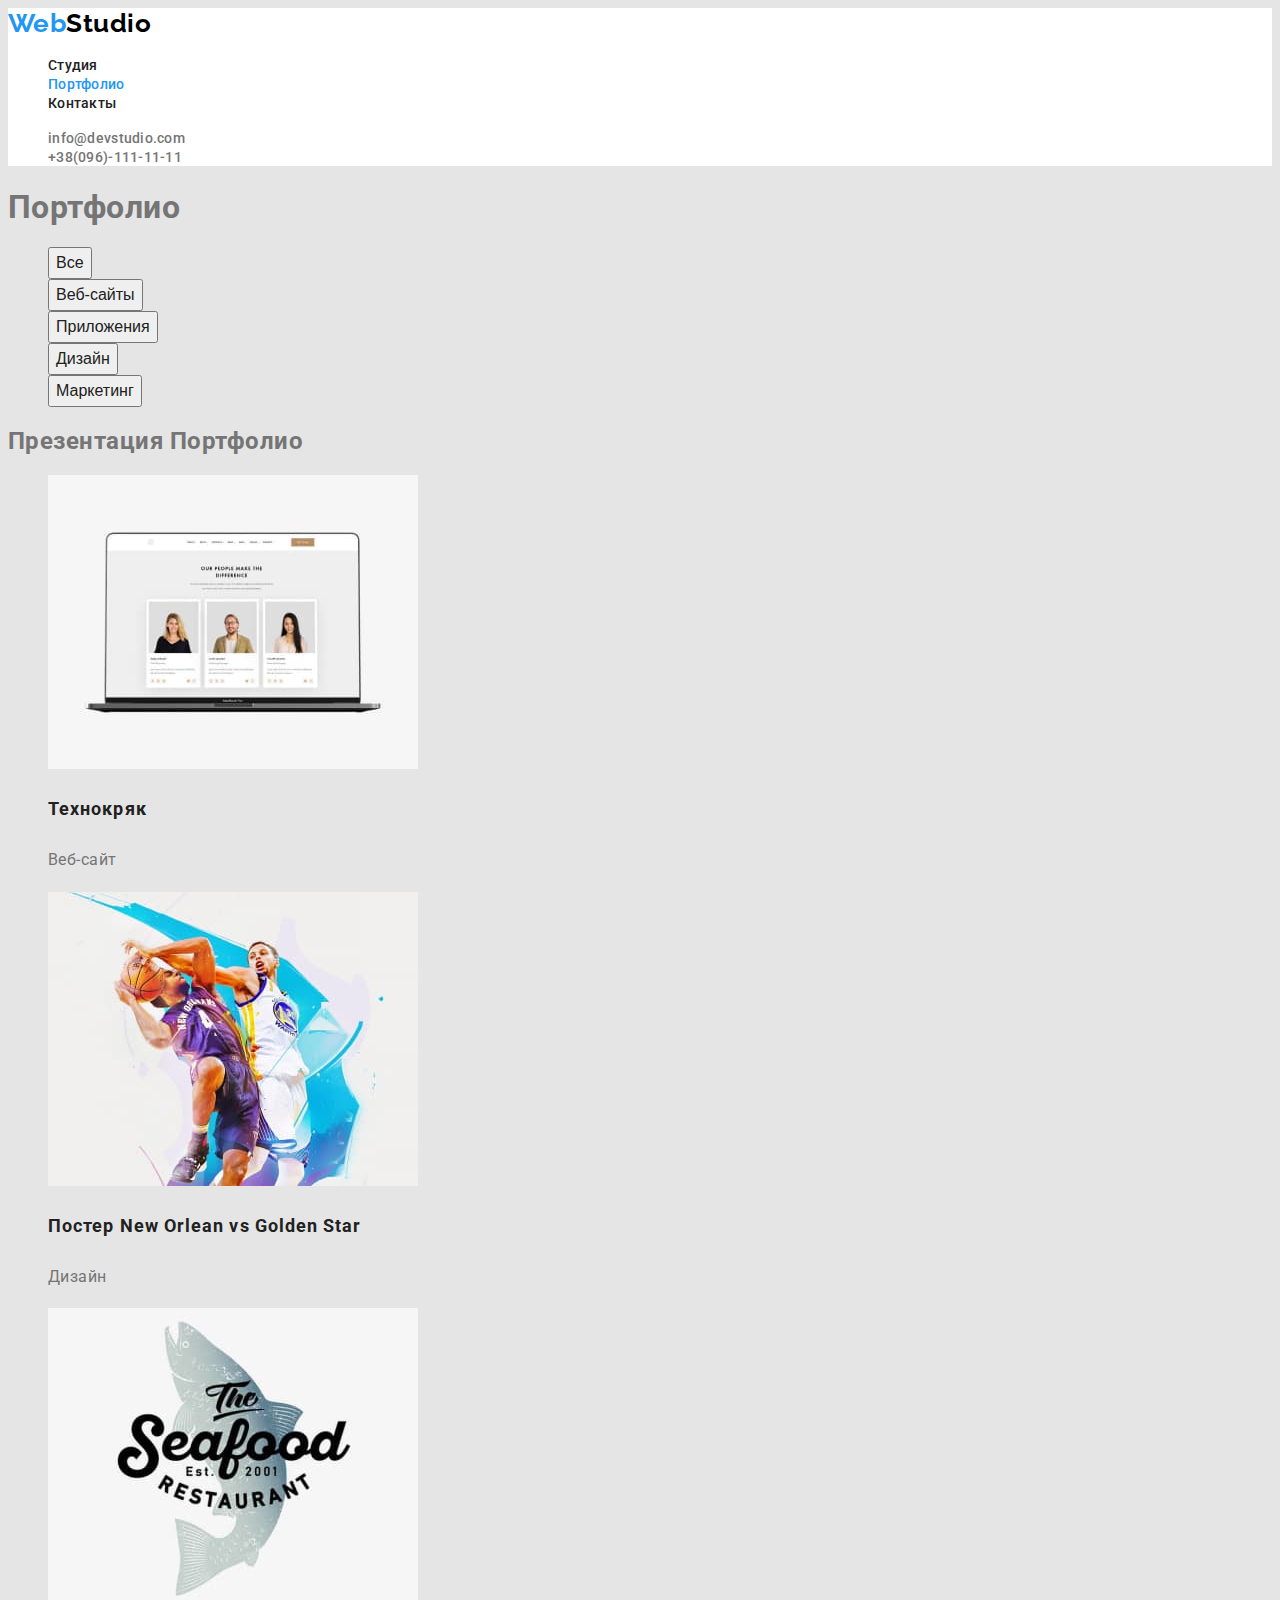
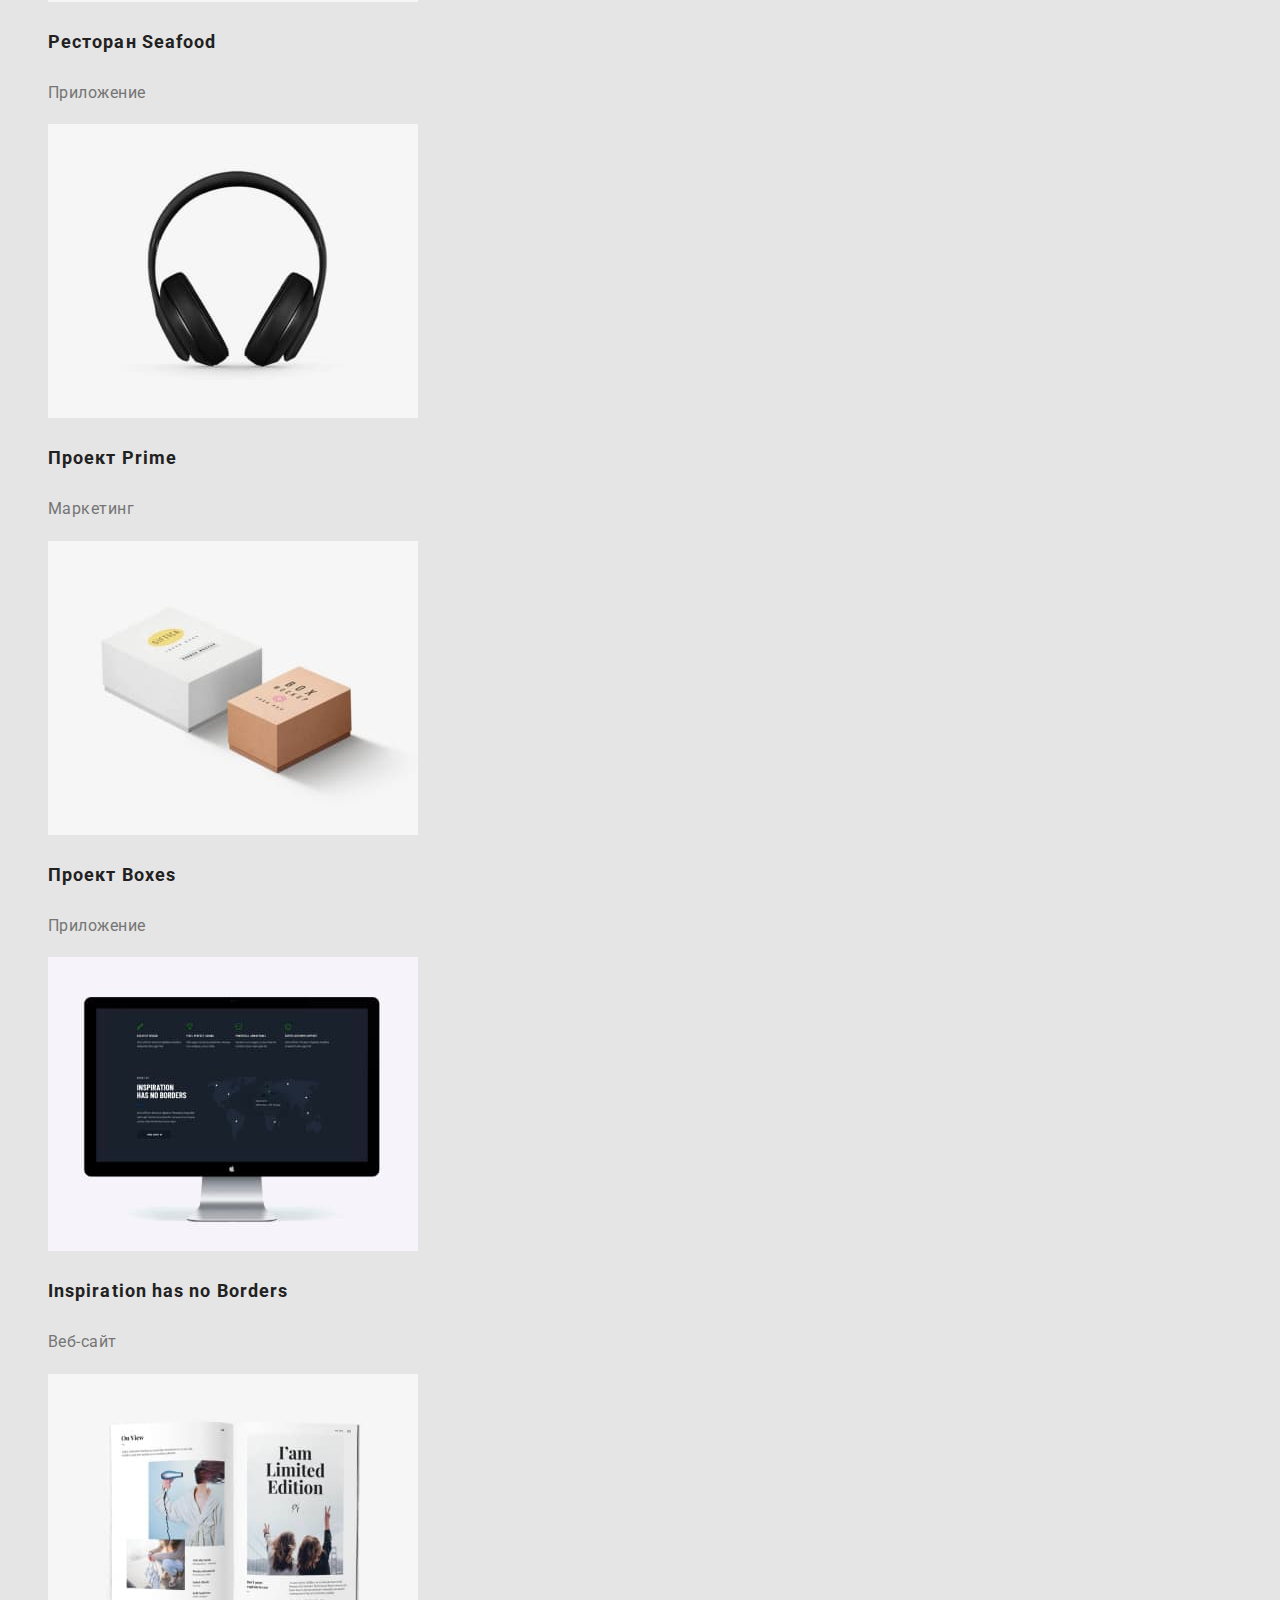
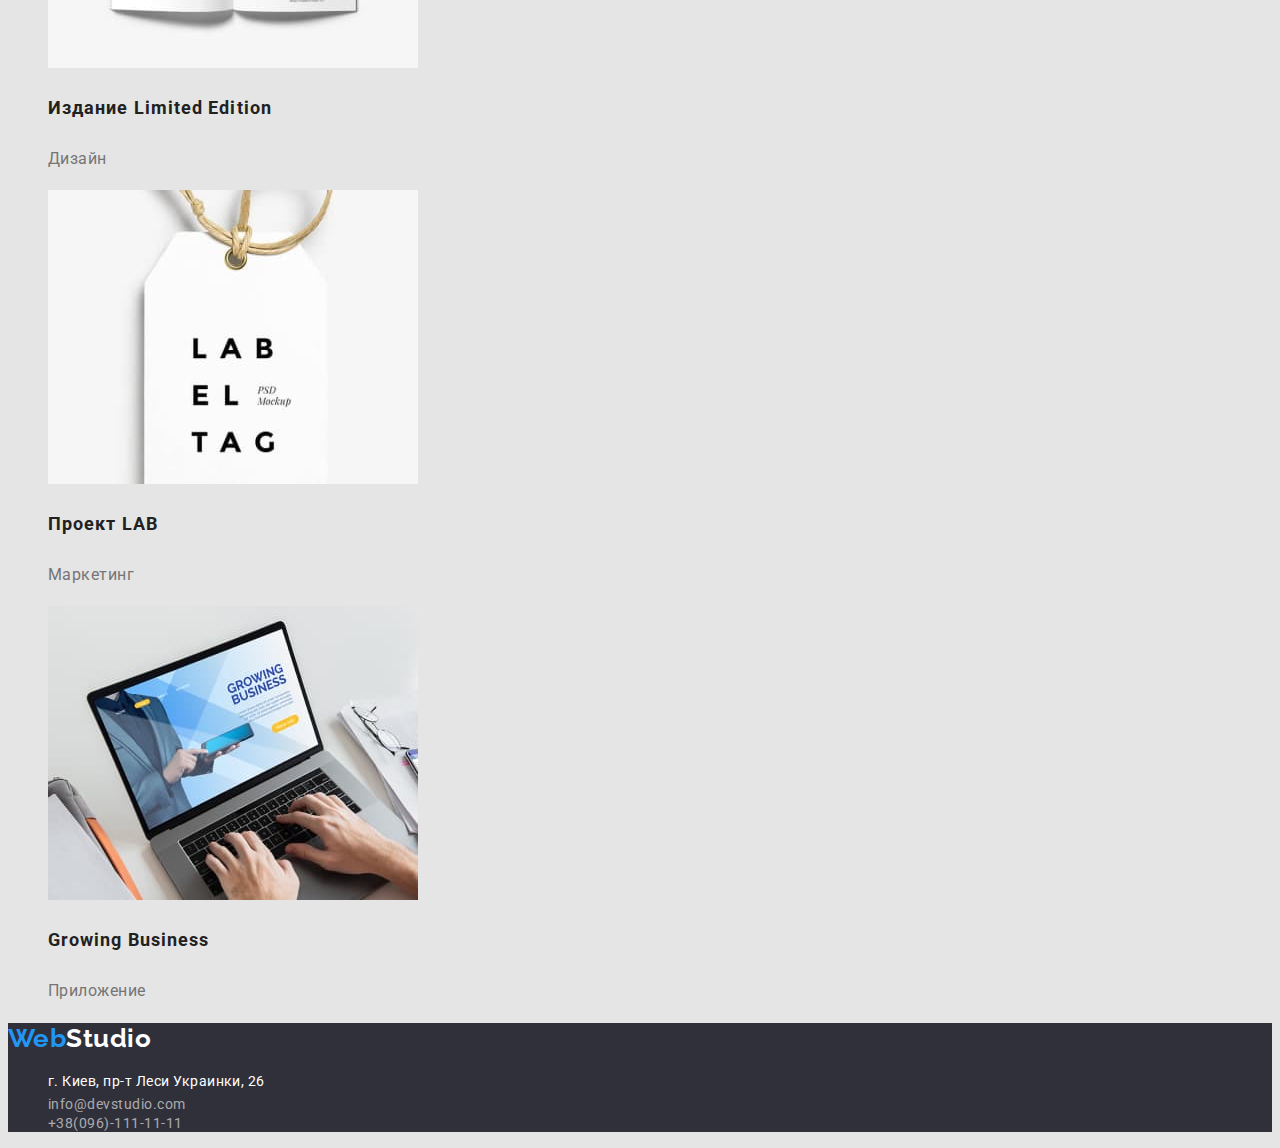
==== portfolio.html @ 1941a382 "add hw-3" ====
<!DOCTYPE html>
<html lang="ru">
    <head>
        <meta charset="UTF-8">
        <meta http-equiv="X-UA-Compatible" content="IE=edge">
        <meta name="viewport" content="width=device-width, initial-scale=1.0">
        <title>Document</title>
        <link rel="preconnect" href="https://fonts.googleapis.com">
        <link rel="preconnect" href="https://fonts.gstatic.com" crossorigin>
        <link
        href="https://fonts.googleapis.com/css2?family=Raleway:wght@700&family=Roboto:wght@400;500;700;900&display=swap" 
        rel="stylesheet"
        >
        <link rel="stylesheet" href="./css/styles.css">
    </head>
<body>
    <header class="header">
        <!-- Nav -->
            <nav>
            <a href="./index.html" class="logo">Web<span class="logo-header">Studio</span></a>
            <ul class="">
                <li><a href="./index.html" class="header-link">Студия</a></li>
                <li><a href="./portfolio.html" class="header-link active-page">Портфолио</a></li>
                <li><a href="" class="header-link">Контакты</a></li>
            </ul>
            </nav>
        <!-- Сontacts -->
            <ul class="">
                <li><a href="mailto:info@devstudio.com" class="auth-header">info@devstudio.com</a></li>
                <li><a href="tel:+380961111111" class="auth-header">+38(096)-111-11-11</a></li>   
            </ul>
        </header>    
<main>
    <section class="portfolio">
        <h1>Портфолио</h1>
      <ul>
          <li><button type="button" class="buttons">Все</button></li>
          <li><button type="button" class="buttons">Веб-сайты</button></li>
          <li><button type="button" class="buttons">Приложения</button></li>
          <li><button type="button" class="buttons">Дизайн</button></li>
          <li><button type="button" class="buttons">Маркетинг</button></li>    
      </ul>      
        <h2>Презентация Портфолио</h2>
        <ul>
            <li><a href="" class="portfolio-link">
                <img src="./images/img-1-2.jpg" alt="Ноутбук" width="370"/>
                <h3 class="portfolio-subheading">Технокряк</h3>
                <p class="portfolio-title">Веб-сайт</p></a>
            </li>
            <li><a href="" class="portfolio-link">
                <img src="./images/img-2-2.jpg" alt="Баскетболисты " width="370"/>
                <h3 class="portfolio-subheading">Постер <span lang="en">New Orlean vs Golden Star</span></h3>
                <p class="portfolio-title">Дизайн</p></a>
            </li>
            <li><a href="" class="portfolio-link">
                <img src="./images/img-3-2.jpg" alt="Рыба" width="370"/>
                <h3 class="portfolio-subheading">Ресторан <span lang="en">Seafood</span></h3>
                <p class="portfolio-title">Приложение</p></a>
            </li>
            <li><a href="" class="portfolio-link">
                <img src="./images/img-4-2.jpg" alt="Наушники" width="370"/>
                <h3 class="portfolio-subheading">Проект <span lang="en">Prime</span></h3>
                <p class="portfolio-title">Маркетинг</p></a>
            </li>
            <li><a href="" class="portfolio-link">
                <img src="./images/img-5-2.jpg" alt="Коробки" width="370"/>
                <h3 class="portfolio-subheading">Проект <span lang="en">Boxes</span></h3>
                <p class="portfolio-title">Приложение</p></a>
            </li>
            <li><a href="" class="portfolio-link">
                <img src="./images/img-6-2.jpg" alt="Монитор" width="370"/>
                <h3 lang="en" class="portfolio-subheading">Inspiration has no Borders</h3>
                <p class="portfolio-title">Веб-сайт</p></a>
            </li>
            <li><a href="" class="portfolio-link">
                <img src="./images/img-7-2.jpg" alt="Книга" width="370"/>
                <h3 class="portfolio-subheading">Издание <span lang="en">Limited Edition</span></h3>
                <p class="portfolio-title">Дизайн</p></a>
            </li>
            <li><a href="" class="portfolio-link">
                <img src="./images/img-8-2.jpg" alt="Бирка" width="370"/>
                <h3 class="portfolio-subheading">Проект <span lang="en">LAB</span></h3>
                <p class="portfolio-title">Маркетинг</p></a>
            </li>
            <li><a href="" class="portfolio-link">
                <img src="./images/img-9-2.jpg" alt="Работа" width="370"/>
                <h3 lang="en" class="portfolio-subheading">Growing Business</h3>
                <p class="portfolio-title">Приложение</p></a>
            </li>
        </ul>
    </section>
</main>   
<footer class="footer">
    <a href="index.html" class="logo">Web<span class="logo-footer">Studio</span></a>
    <address>
        <ul>
            <li><a href="" class="address">г. Киев, пр-т Леси Украинки, 26</a></li>
            <li><a href="mailto:info@devstudio.com" class="footer-link">info@devstudio.com</a></li>
            <li><a href="tel:+380961111111" class="footer-link">+38(096)-111-11-11</a></li>
        </ul> 
    </address>
</footer>
</body>
</html>
---- css/styles.css ----
:root{
--primary-text-color: #757575;
--title-text-color: #212121;
--accent-color: #2196F3;
--address-text-color: rgba(255, 255, 255, 0.6);
--primary-backgroud-color: #E5E5E5;
}

body{
background-color: var(--primary-backgroud-color);
color: var(--primary-text-color);
font-family: Roboto, sans-serif;
font-style: normal;
font-weight: 400;
letter-spacing: 0.03em;
}
ul{
    list-style: none;
}
/* ==========HEADER========== */
.header{
    background-color: #ffffff;
    }
.logo{
    color: #2196F3;
    font-family: Raleway, sans-serif;
    font-weight: 700;
    font-size: 26px;
    line-height: 1.2;
    text-decoration: none;
}
.logo-header{
    color: #000000;
}

.header-link{
    color: var(--title-text-color);
    font-weight: 500;
    font-size: 14px;
    line-height: 1.14;
    letter-spacing: 0.02em;
    text-decoration: none;
}
.header-link:focus,
.header-link:hover{
    color: var(--accent-color);
}
.auth-header{
    color: #757575;
    font-weight: 500;
    font-size: 14px;
    line-height: 1.14;
    letter-spacing: 0.02em;
    text-decoration: none;
}
.auth-header:focus,
.auth-header:hover{
    color: var(--accent-color); 
}
.active-page{
    color: var(--accent-color);
}
/*========== FOOTER ==========*/
.footer{
    background-color: #2F303A;
}
.logo-footer{
    color: #ffffff;
}
.address{
    color: #ffffff;
    font-size: 14px;
    line-height: 1.71;
    text-decoration: none;
    font-style: normal;

}
.address:focus,
.address:hover{
    color: var(--accent-color);
}
.footer-link{
    color: var(--address-text-color);
    font-size: 14px;
    line-height: 1.71px;
    text-decoration: none;
    font-style: normal;
}
.footer-link:focus,
.footer-link:hover{
    color: var(--accent-color);
}
/*========== MAIN STUDIO==========*/

/*========== HIRO ==========*/
.hero{
    background-color: #2F303A;
}
.hero-title{
    font-weight: 900;
    font-size: 44px;
    line-height: 1.36;
    text-align: center;
    letter-spacing: 0.06em;
    text-transform: uppercase;
    color: #FFFFFF;
}
.button{ 
    font-weight: 700;
    font-size: 16px;
    line-height: 1.88;
    display: flex;
    align-items: center;
    text-align: center;
    letter-spacing: 0.06em;
    color: #FFFFFF;
    cursor: pointer;
    background-color: var(--accent-color);
}
.button:focus,
.button:hover{
    background-color: #188CE8;
}

/*========== SECTION ==========*/
/*========== WORK==========*/
.heading{
    font-weight: 700;
    font-size: 36px;
    line-height: 1.17;
    text-align: center;
    color: var(--title-text-color);
}
.subheading{
    font-weight: 700;
    font-size: 14px;
    line-height: 1.14;
    text-transform: uppercase;
    color: var(--title-text-color);
}
.work-text{
    font-size: 14px;
    line-height: 1.71;
    color: var(--primary-text-color);
}
/*========== TIAM ==========*/
.team{
    background-color: #F5F4FA;
}
.team-names{
    font-weight: 500;
    font-size: 16px;
    line-height: 1.19;
    text-align: center;
    color: var(--title-text-color);
}
.profession{
    font-size: 16px;
    line-height: 1.19;
    text-align: center;
}
/*========== PORTFOLIO ==========*/
.buttons{   
    font-weight: 500;
    font-size: 16px;
    line-height: 1.63;
    text-align: center;
    cursor: pointer;
    color: var(--title-text-color);
}
.buttons:focus,
.buttons:hover{
    color: #ffffff;
    background-color: var(--accent-color);
}
.portfolio-subheading{
    font-weight: 700;
    font-size: 18px;
    line-height: 2;
    letter-spacing: 0.06em;
    color: var(--title-text-color);

}
.portfolio-title{
    font-size: 16px;
    line-height: 1.9;
    color: var(--primary-text-color);
}
.portfolio-link{
    text-decoration: none; 
}
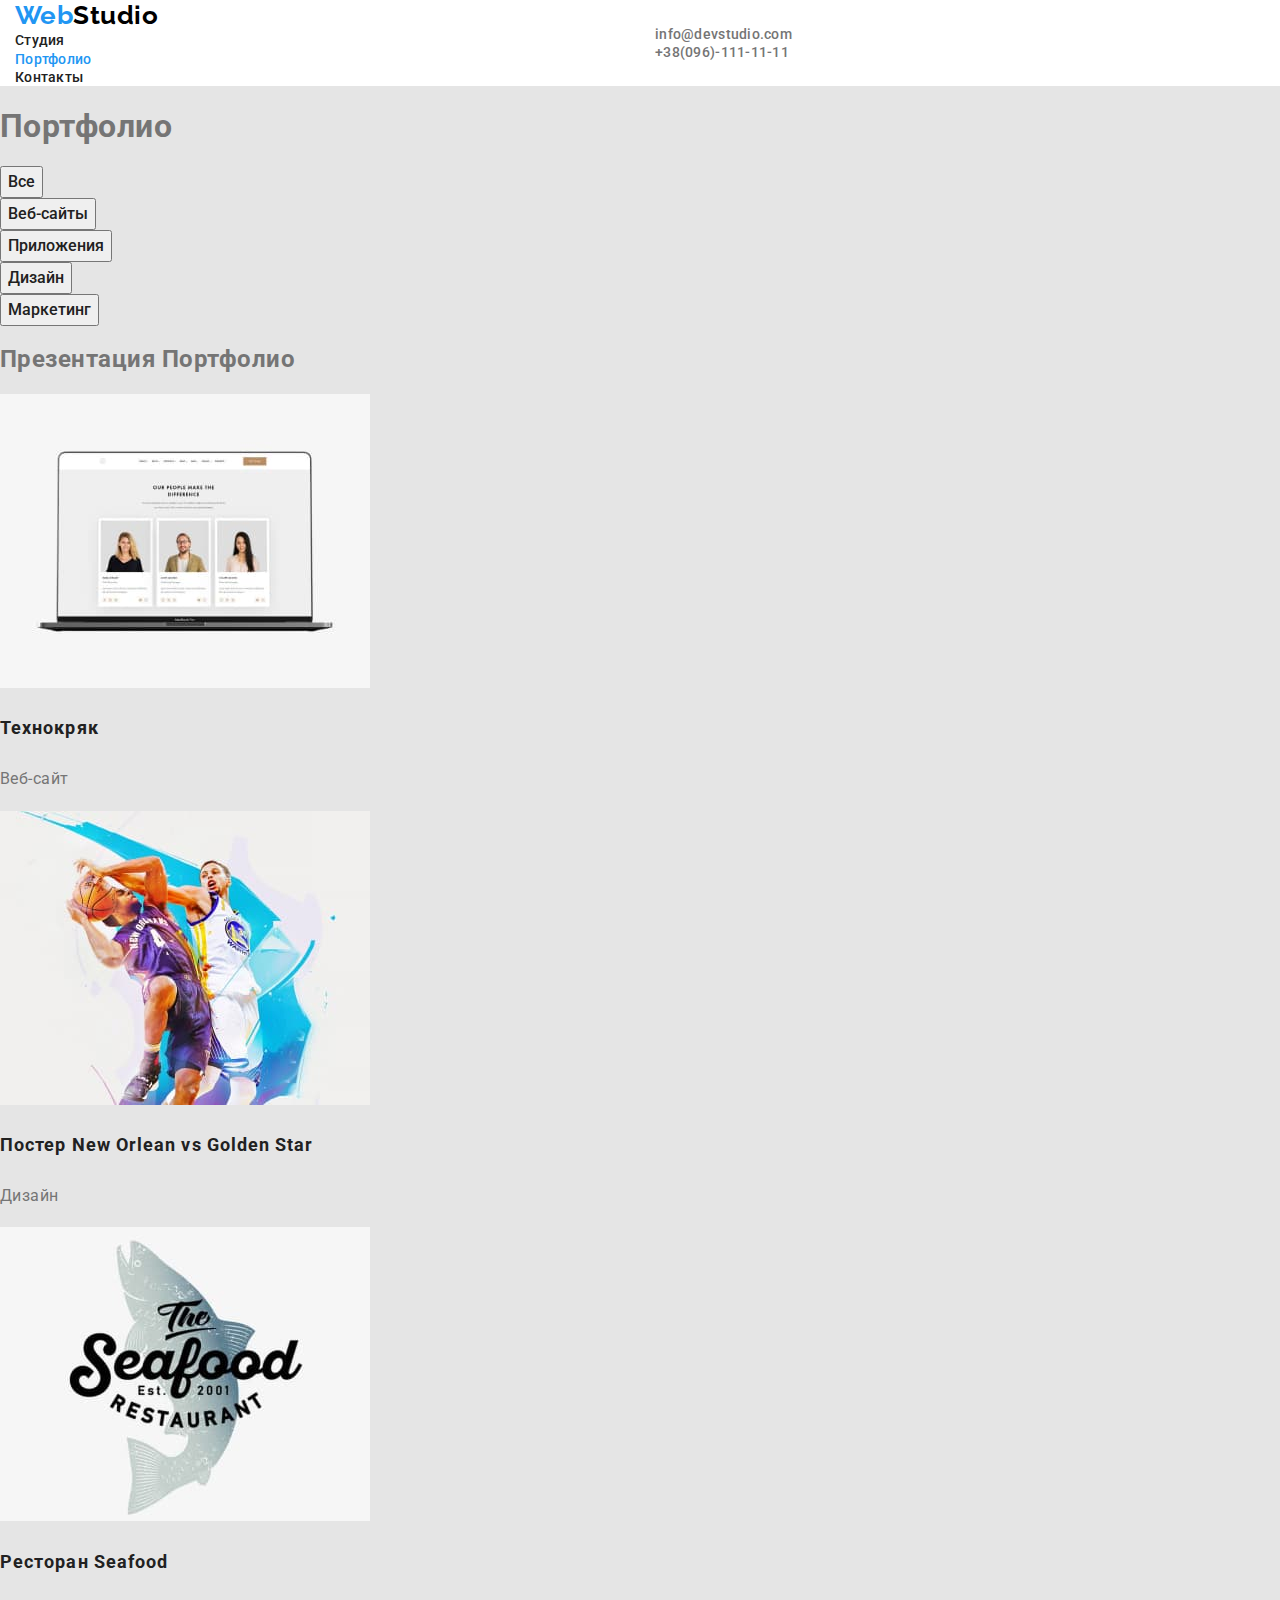
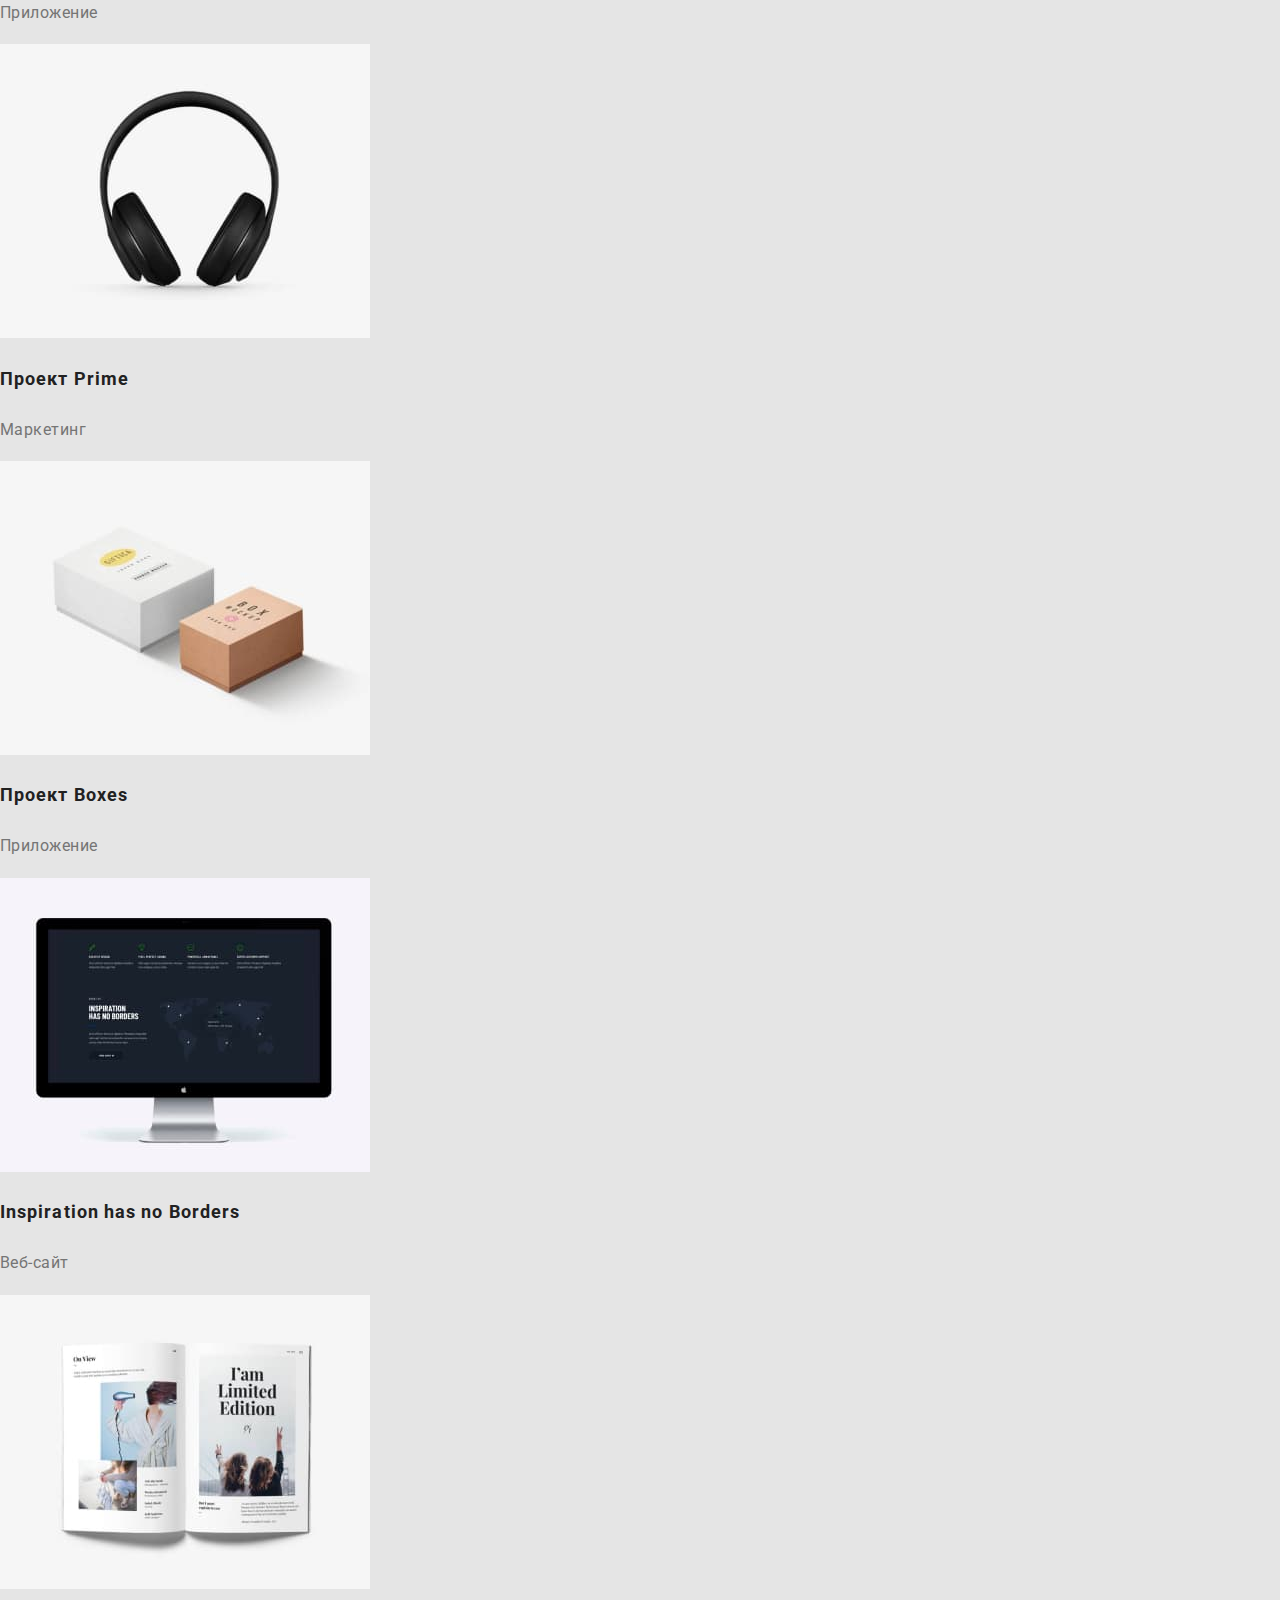
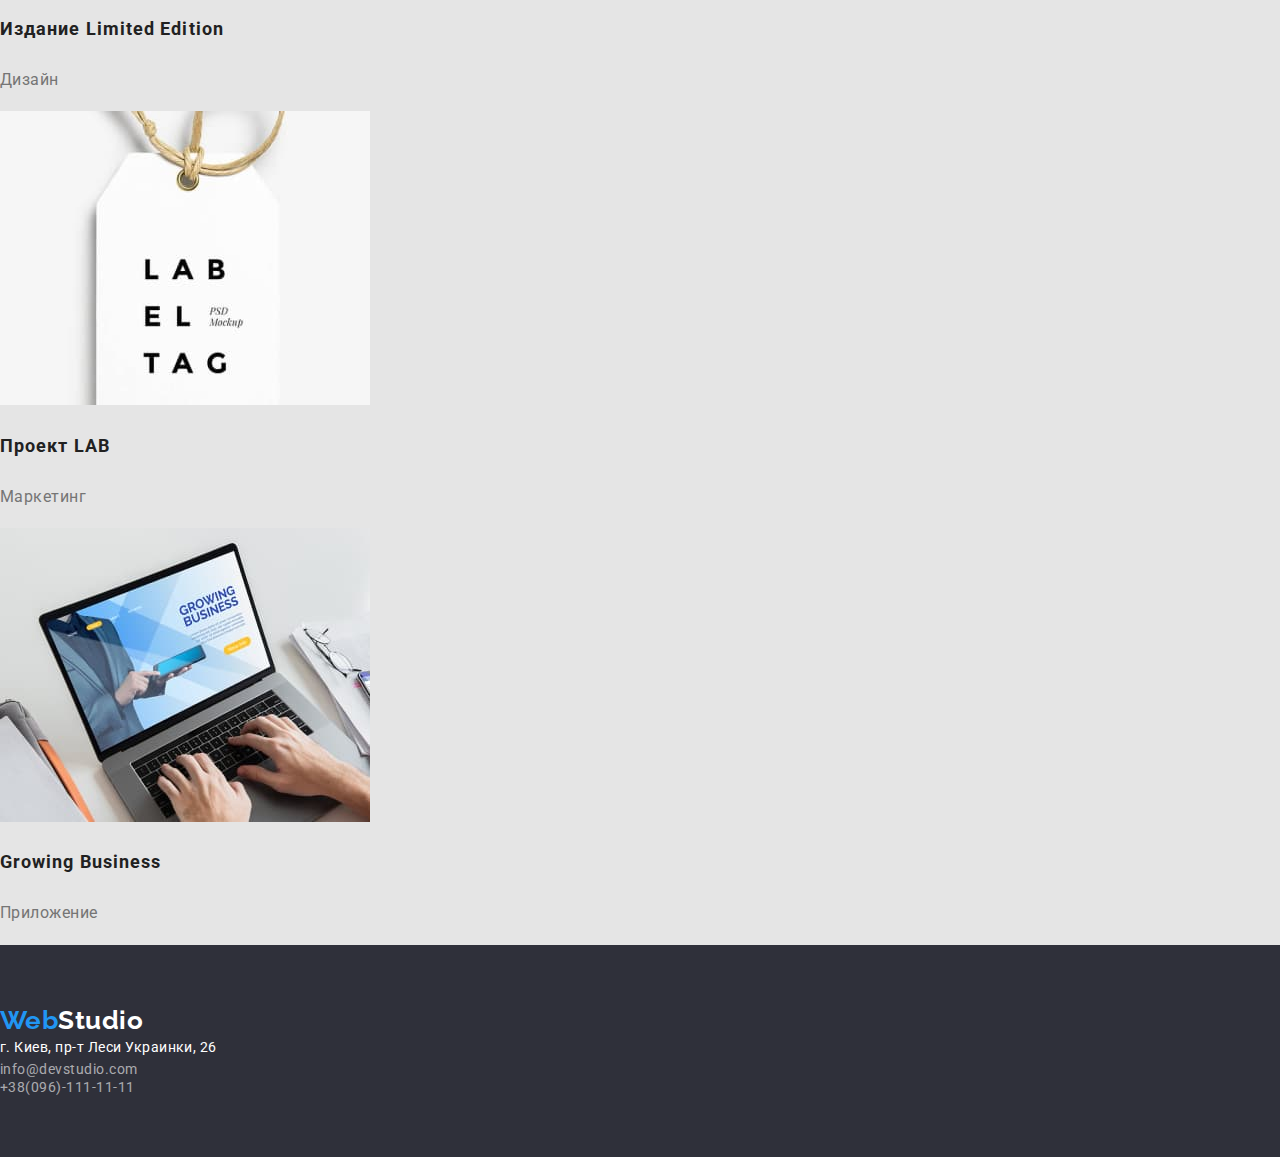
==== commit 28916b12: "add flex css" ====
--- a/portfolio.html
+++ b/portfolio.html
@@ -11,12 +11,13 @@
         href="https://fonts.googleapis.com/css2?family=Raleway:wght@700&family=Roboto:wght@400;500;700;900&display=swap" 
         rel="stylesheet"
         >
+        <link rel="stylesheet" href="https://cdnjs.cloudflare.com/ajax/libs/modern-normalize/1.1.0/modern-normalize.min.css">
         <link rel="stylesheet" href="./css/styles.css">
     </head>
 <body>
     <header class="header">
         <!-- Nav -->
-            <nav>
+            <nav class="contaniner">
             <a href="./index.html" class="logo">Web<span class="logo-header">Studio</span></a>
             <ul class="">
                 <li><a href="./index.html" class="header-link">Студия</a></li>
@@ -25,10 +26,12 @@
             </ul>
             </nav>
         <!-- Сontacts -->
+           <div class="contaniner">
             <ul class="">
                 <li><a href="mailto:info@devstudio.com" class="auth-header">info@devstudio.com</a></li>
                 <li><a href="tel:+380961111111" class="auth-header">+38(096)-111-11-11</a></li>   
             </ul>
+           </div>
         </header>    
 <main>
     <section class="portfolio">
--- a/css/styles.css
+++ b/css/styles.css
@@ -16,12 +16,50 @@
 }
 ul{
     list-style: none;
+    margin: 0;
+    padding: 0;
+}
+.hides{
+    opacity: 0;
+    margin: 0;
+    padding: 0;
+    height: 0;
+    width: 0;
+}
+
+
+.contaniner{
+    margin-left: auto;
+    margin-right: auto;
+    width: 1200px;
+    padding-left: 15px;
+    padding-right: 15px;
+    
 }
 /* ==========HEADER========== */
 .header{
+    display: flex;
+    align-items: center;
     background-color: #ffffff;
+
+    }
+    .main-nav{
+     display: flex;   
+    }
+    .site-nav{
+        margin-left: 93px;
+        display: flex;
+    }
+    .auth{
+        display: flex;
+        margin-left: auto;
+    }
+    .logo-box{
+        display: flex;
     }
 .logo{
+    padding-top: 24px;
+    padding-bottom: 25px;
     color: #2196F3;
     font-family: Raleway, sans-serif;
     font-weight: 700;
@@ -32,8 +70,17 @@
 .logo-header{
     color: #000000;
 }
-
+.site-nav .item:not(:last-child){
+margin-right: 50px;
+}
+
+.site-nav .header-link{
+    display: block;
+    padding-top: 32px;
+    padding-bottom: 32px;
+}
 .header-link{
+ 
     color: var(--title-text-color);
     font-weight: 500;
     font-size: 14px;
@@ -41,10 +88,14 @@
     letter-spacing: 0.02em;
     text-decoration: none;
 }
+
 .header-link:focus,
 .header-link:hover{
     color: var(--accent-color);
 }
+.auth .item:not(:last-child){
+    margin-right: 50px;
+}
 .auth-header{
     color: #757575;
     font-weight: 500;
@@ -62,10 +113,15 @@
 }
 /*========== FOOTER ==========*/
 .footer{
+    padding-top: 60px;
+    padding-bottom: 60px;
     background-color: #2F303A;
 }
 .logo-footer{
     color: #ffffff;
+}
+.logo.logo-footer{
+    margin-bottom: 20px;
 }
 .address{
     color: #ffffff;
@@ -90,13 +146,25 @@
 .footer-link:hover{
     color: var(--accent-color);
 }
+.address, .footer-link{
+    margin-bottom: 9px;
+}
 /*========== MAIN STUDIO==========*/
 
 /*========== HIRO ==========*/
 .hero{
+    padding-top: 200px;
+    padding-bottom: 200px;
+    margin-left: auto;
+    margin-right: auto;
+    width: 1600px;
     background-color: #2F303A;
+    text-align: center;
+    
 }
 .hero-title{
+    margin-top: 0;
+    margin-bottom: 30px;
     font-weight: 900;
     font-size: 44px;
     line-height: 1.36;
@@ -104,18 +172,25 @@
     letter-spacing: 0.06em;
     text-transform: uppercase;
     color: #FFFFFF;
+    
 }
 .button{ 
+    display: inline-block;
+    border-radius: 4px;
+    padding: 10px 32px;
+    margin-left: auto;
+    margin-right: auto;
+    min-width: 200px;
     font-weight: 700;
     font-size: 16px;
     line-height: 1.88;
-    display: flex;
     align-items: center;
     text-align: center;
     letter-spacing: 0.06em;
     color: #FFFFFF;
     cursor: pointer;
     background-color: var(--accent-color);
+    
 }
 .button:focus,
 .button:hover{
@@ -124,6 +199,10 @@
 
 /*========== SECTION ==========*/
 /*========== WORK==========*/
+.work{
+    padding-top: 94px;
+    padding-bottom: 94px;   
+}
 .heading{
     font-weight: 700;
     font-size: 36px;
@@ -131,23 +210,61 @@
     text-align: center;
     color: var(--title-text-color);
 }
+.work-list{
+    display: flex;
+    flex-wrap: wrap;
+}   
+.work-list .item{
+    width: 270px;
+    
+}
+    
+
+.work-list .item:not(:last-child){
+    margin-right: 30px;
+}
+
+
 .subheading{
+    margin-top: 0;
+    margin-bottom: 10px;
     font-weight: 700;
     font-size: 14px;
     line-height: 1.14;
     text-transform: uppercase;
     color: var(--title-text-color);
+    
 }
 .work-text{
+    margin-top: 0;
+    margin-bottom: 0;
     font-size: 14px;
     line-height: 1.71;
     color: var(--primary-text-color);
+    
+}
+/* ==========OUR-WORK========== */
+.our-work{
+    margin-bottom: 94px;
+}
+.our-work-title{
+    margin-top: 0;
+    margin-bottom: 50;
 }
 /*========== TIAM ==========*/
 .team{
+    padding-top: 94px;
+    padding-bottom: 94px;
     background-color: #F5F4FA;
 }
+.team-title{
+    margin-top: 0;
+    margin-bottom: 0;
+
+}
 .team-names{
+    margin-top: 0;
+    margin-bottom: 10px;
     font-weight: 500;
     font-size: 16px;
     line-height: 1.19;
@@ -155,6 +272,8 @@
     color: var(--title-text-color);
 }
 .profession{
+    margin-top: 0;
+    margin-bottom: 30px;
     font-size: 16px;
     line-height: 1.19;
     text-align: center;
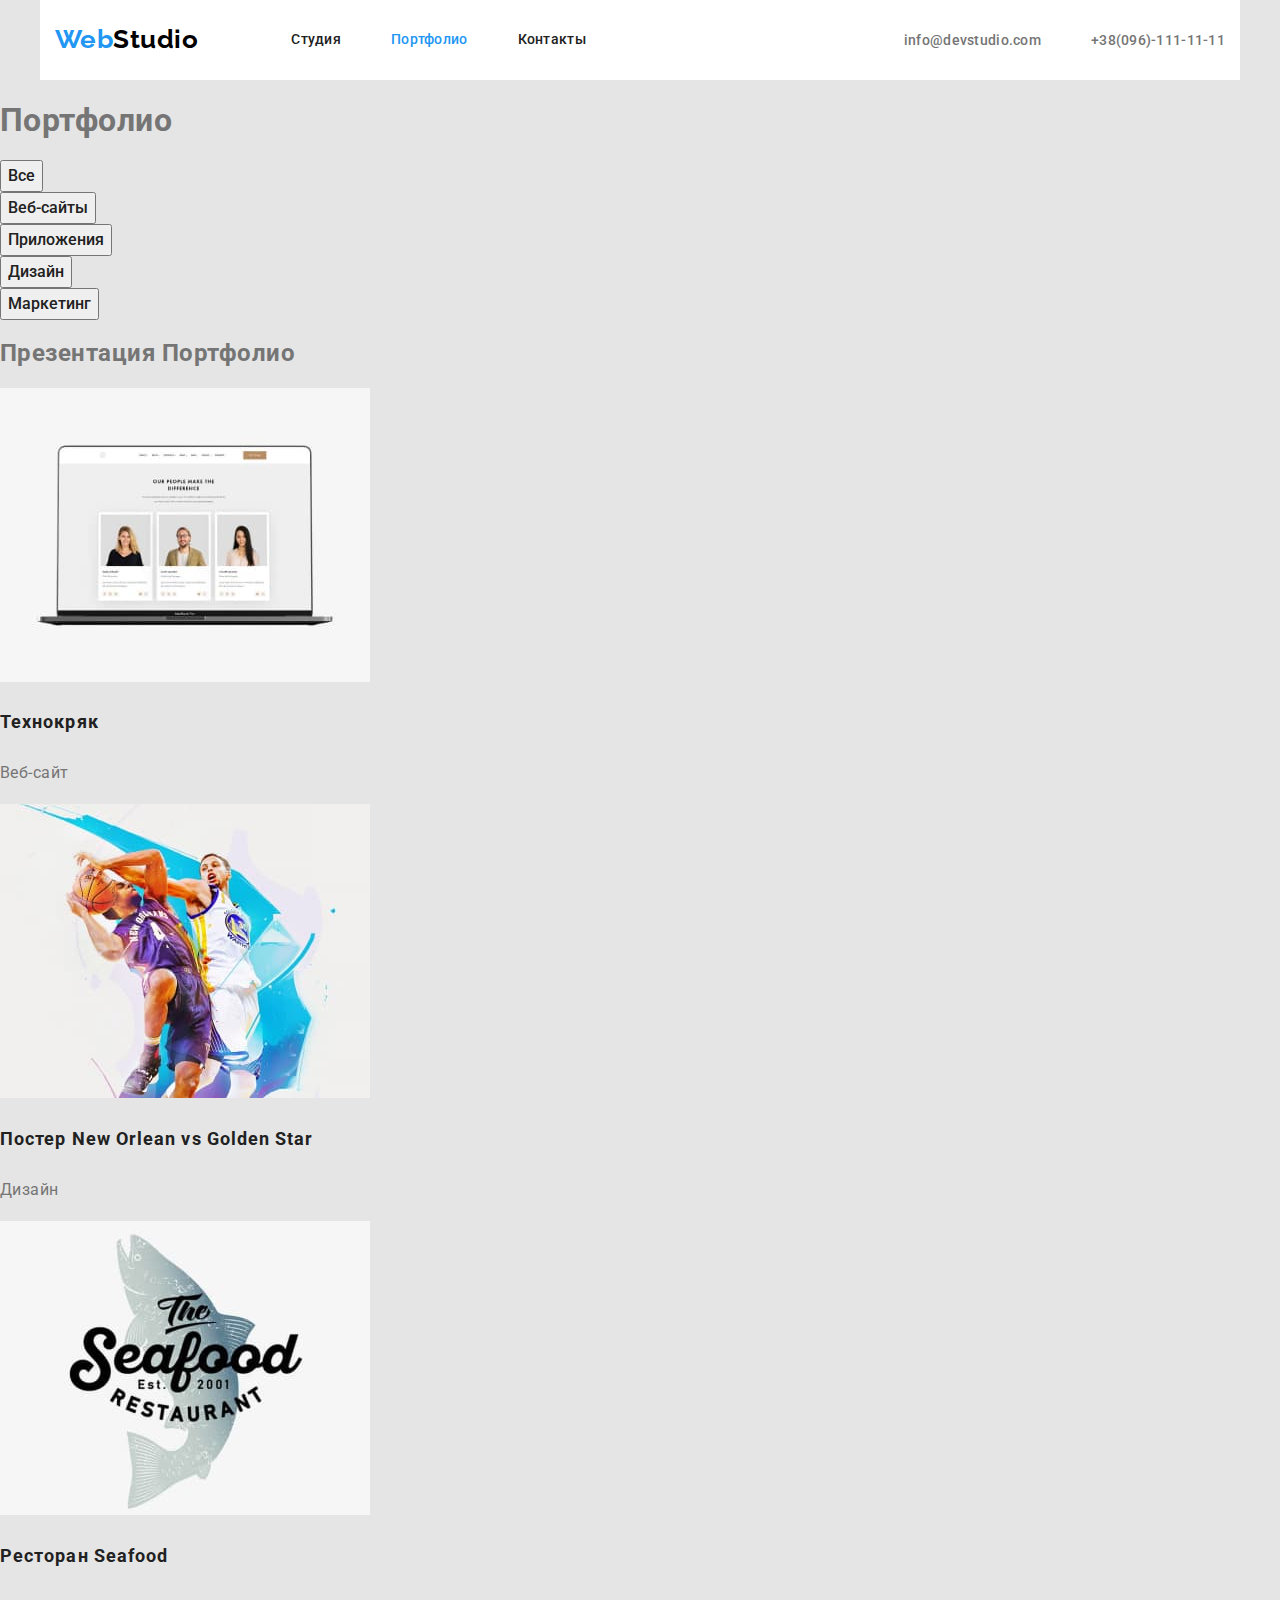
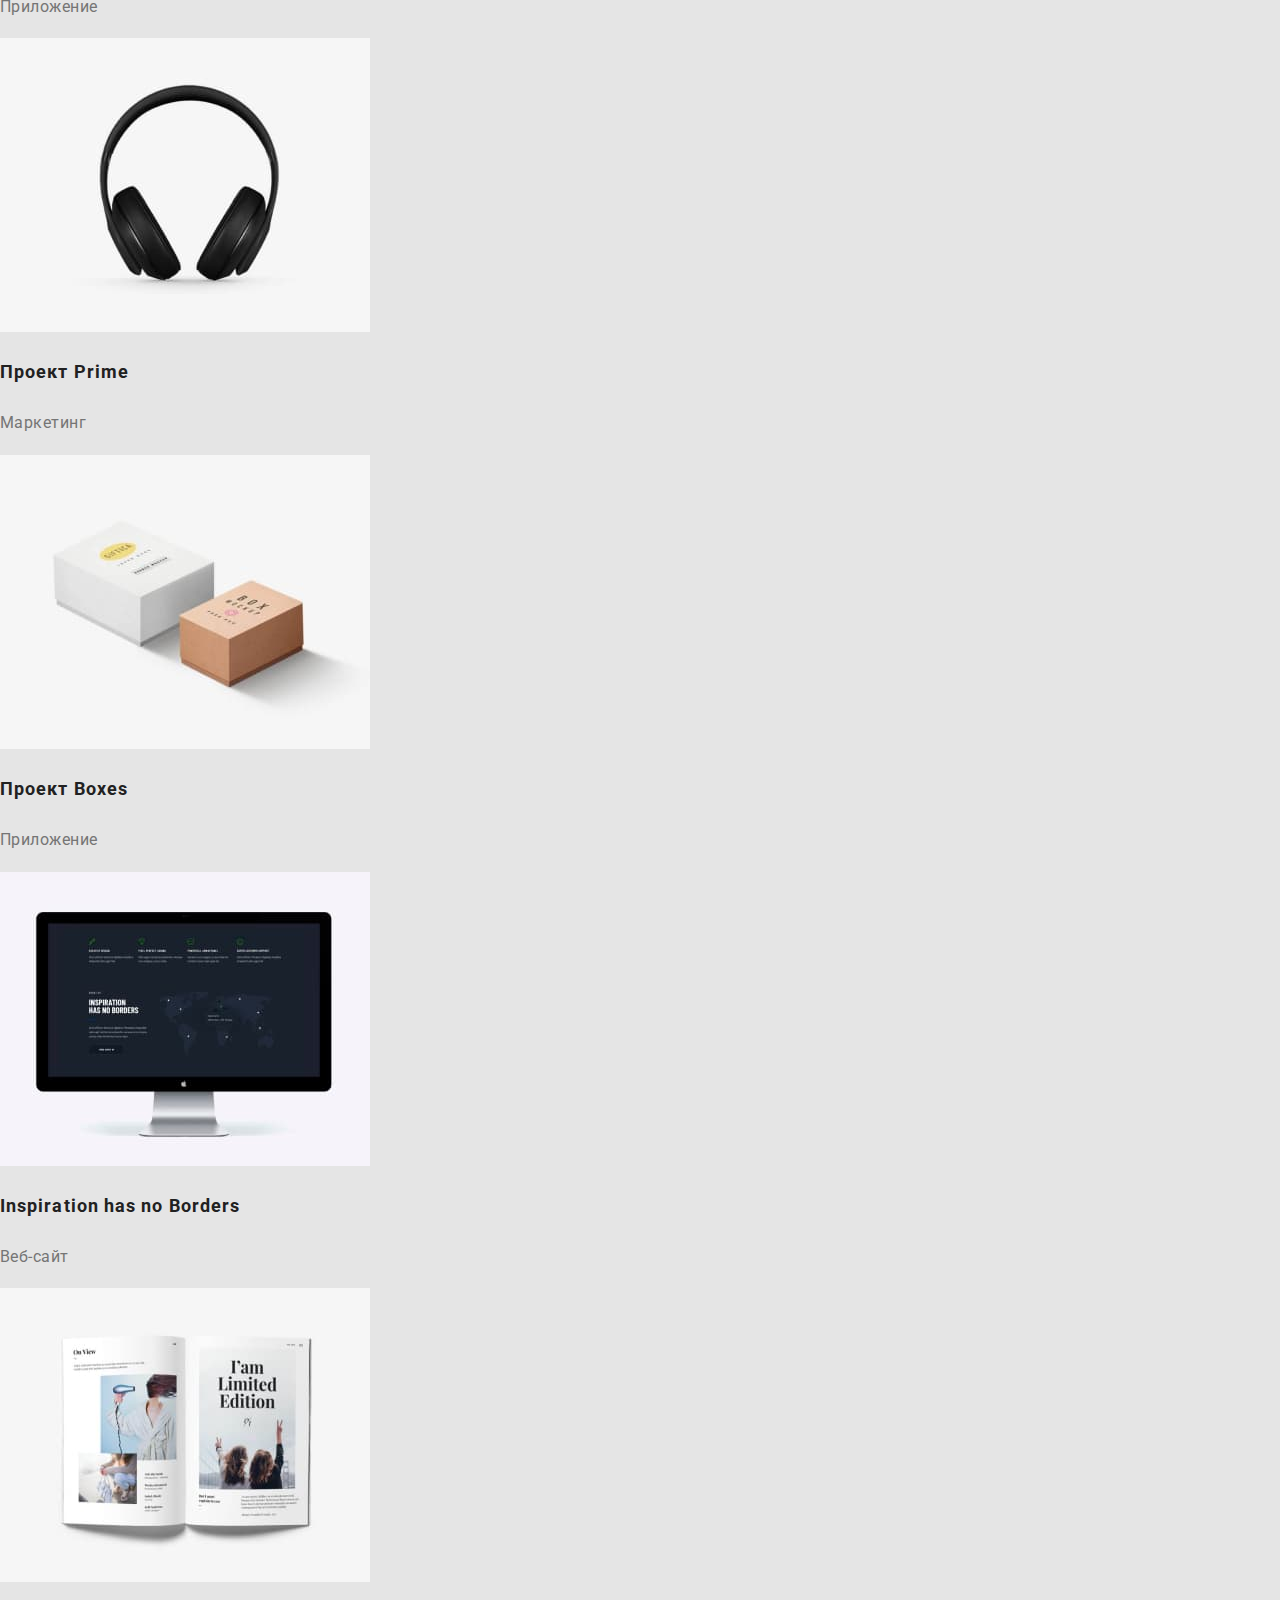
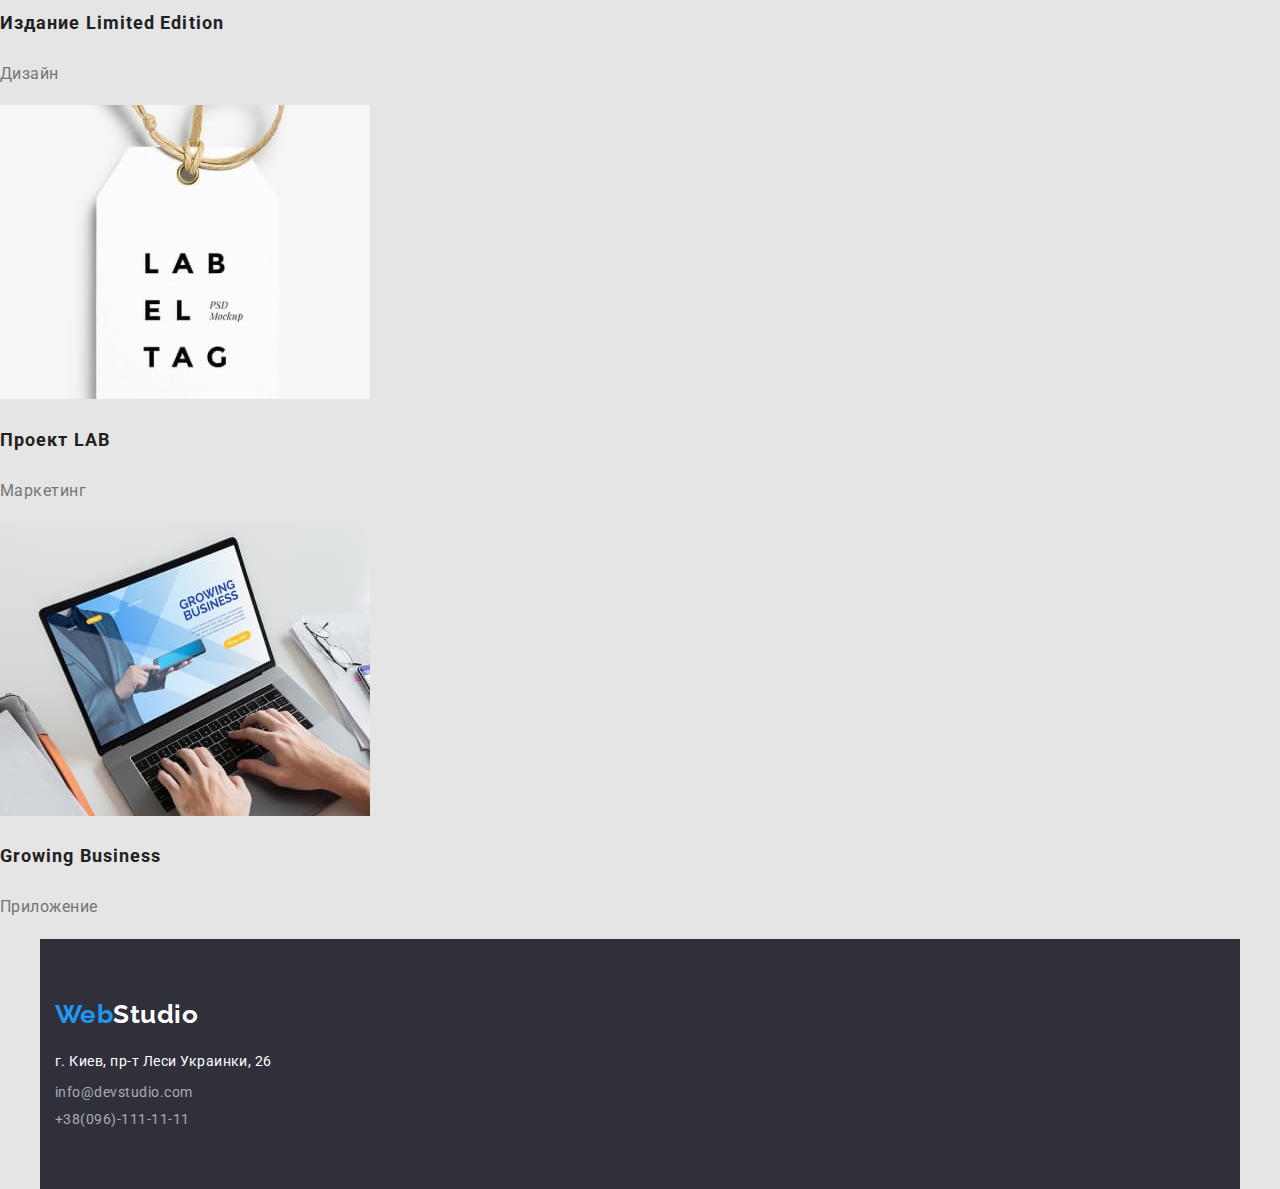
==== commit 2b2bad6b: "add studio" ====
--- a/portfolio.html
+++ b/portfolio.html
@@ -15,24 +15,29 @@
         <link rel="stylesheet" href="./css/styles.css">
     </head>
 <body>
-    <header class="header">
+    <header class="header contaniner">
         <!-- Nav -->
-            <nav class="contaniner">
-            <a href="./index.html" class="logo">Web<span class="logo-header">Studio</span></a>
-            <ul class="">
-                <li><a href="./index.html" class="header-link">Студия</a></li>
-                <li><a href="./portfolio.html" class="header-link active-page">Портфолио</a></li>
-                <li><a href="" class="header-link">Контакты</a></li>
+        
+            <nav class="main-nav">
+                <div class="logo-box">
+                    <a href="./index.html" class="logo">Web<span class="logo-header">Studio</span></a>
+                </div>
+                
+                <ul class="site-nav">
+                    <li class="item"><a href="./index.html" class="header-link  ">Студия</a></li>
+                    <li class="item"><a href="./portfolio.html" class="header-link active-page">Портфолио</a></li>
+                    <li class="item"><a href="" class="header-link">Контакты</a></li>
+                </ul>
+                </nav>
+        
+        <!-- Сontacts -->
+           
+            <ul class="auth">
+                <li class="item"><a href="mailto:info@devstudio.com" class="auth-header">info@devstudio.com</a></li>
+                <li class="item"><a href="tel:+380961111111" class="auth-header">+38(096)-111-11-11</a></li>   
             </ul>
-            </nav>
-        <!-- Сontacts -->
-           <div class="contaniner">
-            <ul class="">
-                <li><a href="mailto:info@devstudio.com" class="auth-header">info@devstudio.com</a></li>
-                <li><a href="tel:+380961111111" class="auth-header">+38(096)-111-11-11</a></li>   
-            </ul>
-           </div>
-        </header>    
+           
+        </header>     
 <main>
     <section class="portfolio">
         <h1>Портфолио</h1>
@@ -93,15 +98,17 @@
         </ul>
     </section>
 </main>   
-<footer class="footer">
-    <a href="index.html" class="logo">Web<span class="logo-footer">Studio</span></a>
-    <address>
-        <ul>
-            <li><a href="" class="address">г. Киев, пр-т Леси Украинки, 26</a></li>
-            <li><a href="mailto:info@devstudio.com" class="footer-link">info@devstudio.com</a></li>
-            <li><a href="tel:+380961111111" class="footer-link">+38(096)-111-11-11</a></li>
-        </ul> 
-    </address>
+<footer class="footer contaniner">
+    <div class="footer-logo-link">
+        <a href="index.html" class="logo">Web<span class="logo-footer">Studio</span></a>
+    </div>
+<address>
+    <ul class="footer-logo-link">
+        <li class="item"><a href="" class="address">г. Киев, пр-т Леси Украинки, 26</a></li>
+        <li class="item"><a href="mailto:info@devstudio.com" class="footer-link">info@devstudio.com</a></li>
+        <li class="item"><a href="tel:+380961111111" class="footer-link">+38(096)-111-11-11</a></li>
+    </ul> 
+</address>
 </footer>
 </body>
 </html>
--- a/css/styles.css
+++ b/css/styles.css
@@ -57,9 +57,13 @@
     .logo-box{
         display: flex;
     }
+    .logo-box .logo{
+        padding-top: 24px;
+        padding-bottom: 25px;
+    }
+
 .logo{
-    padding-top: 24px;
-    padding-bottom: 25px;
+
     color: #2196F3;
     font-family: Raleway, sans-serif;
     font-weight: 700;
@@ -115,13 +119,21 @@
 .footer{
     padding-top: 60px;
     padding-bottom: 60px;
+    /* padding-left: 230px; */
+    margin-left: auto;
+    margin-right: auto;
+    /* width: 1600px; */
     background-color: #2F303A;
 }
+.footer-logo-link:not(:last-child){
+margin-bottom: 20px;
+}
+
 .logo-footer{
     color: #ffffff;
 }
-.logo.logo-footer{
-    margin-bottom: 20px;
+.footer-logo-link .item:not(:last-child){
+    margin-bottom: 9px;
 }
 .address{
     color: #ffffff;
@@ -157,7 +169,7 @@
     padding-bottom: 200px;
     margin-left: auto;
     margin-right: auto;
-    width: 1600px;
+    /* width: 1600px; */
     background-color: #2F303A;
     text-align: center;
     
@@ -165,9 +177,13 @@
 .hero-title{
     margin-top: 0;
     margin-bottom: 30px;
+    margin-left: auto;
+    margin-right: auto;
+    width: 696px;
     font-weight: 900;
     font-size: 44px;
     line-height: 1.36;
+    align-items: center;
     text-align: center;
     letter-spacing: 0.06em;
     text-transform: uppercase;
@@ -251,6 +267,13 @@
     margin-top: 0;
     margin-bottom: 50;
 }
+.our-work-list{
+    display: flex;
+}
+.our-work-list .item:not(:last-child){
+    margin-right: 30px;
+
+}
 /*========== TIAM ==========*/
 .team{
     padding-top: 94px;
@@ -259,9 +282,23 @@
 }
 .team-title{
     margin-top: 0;
-    margin-bottom: 0;
-
-}
+    margin-bottom: 50px;
+
+}
+.team-list{
+    display: flex;
+}
+
+.team-list .item{
+    margin-right: 30px;
+    width: 270px;
+}
+.team-list .item:nth-child(4n){
+    margin-right: 0;
+}
+
+
+
 .team-names{
     margin-top: 0;
     margin-bottom: 10px;
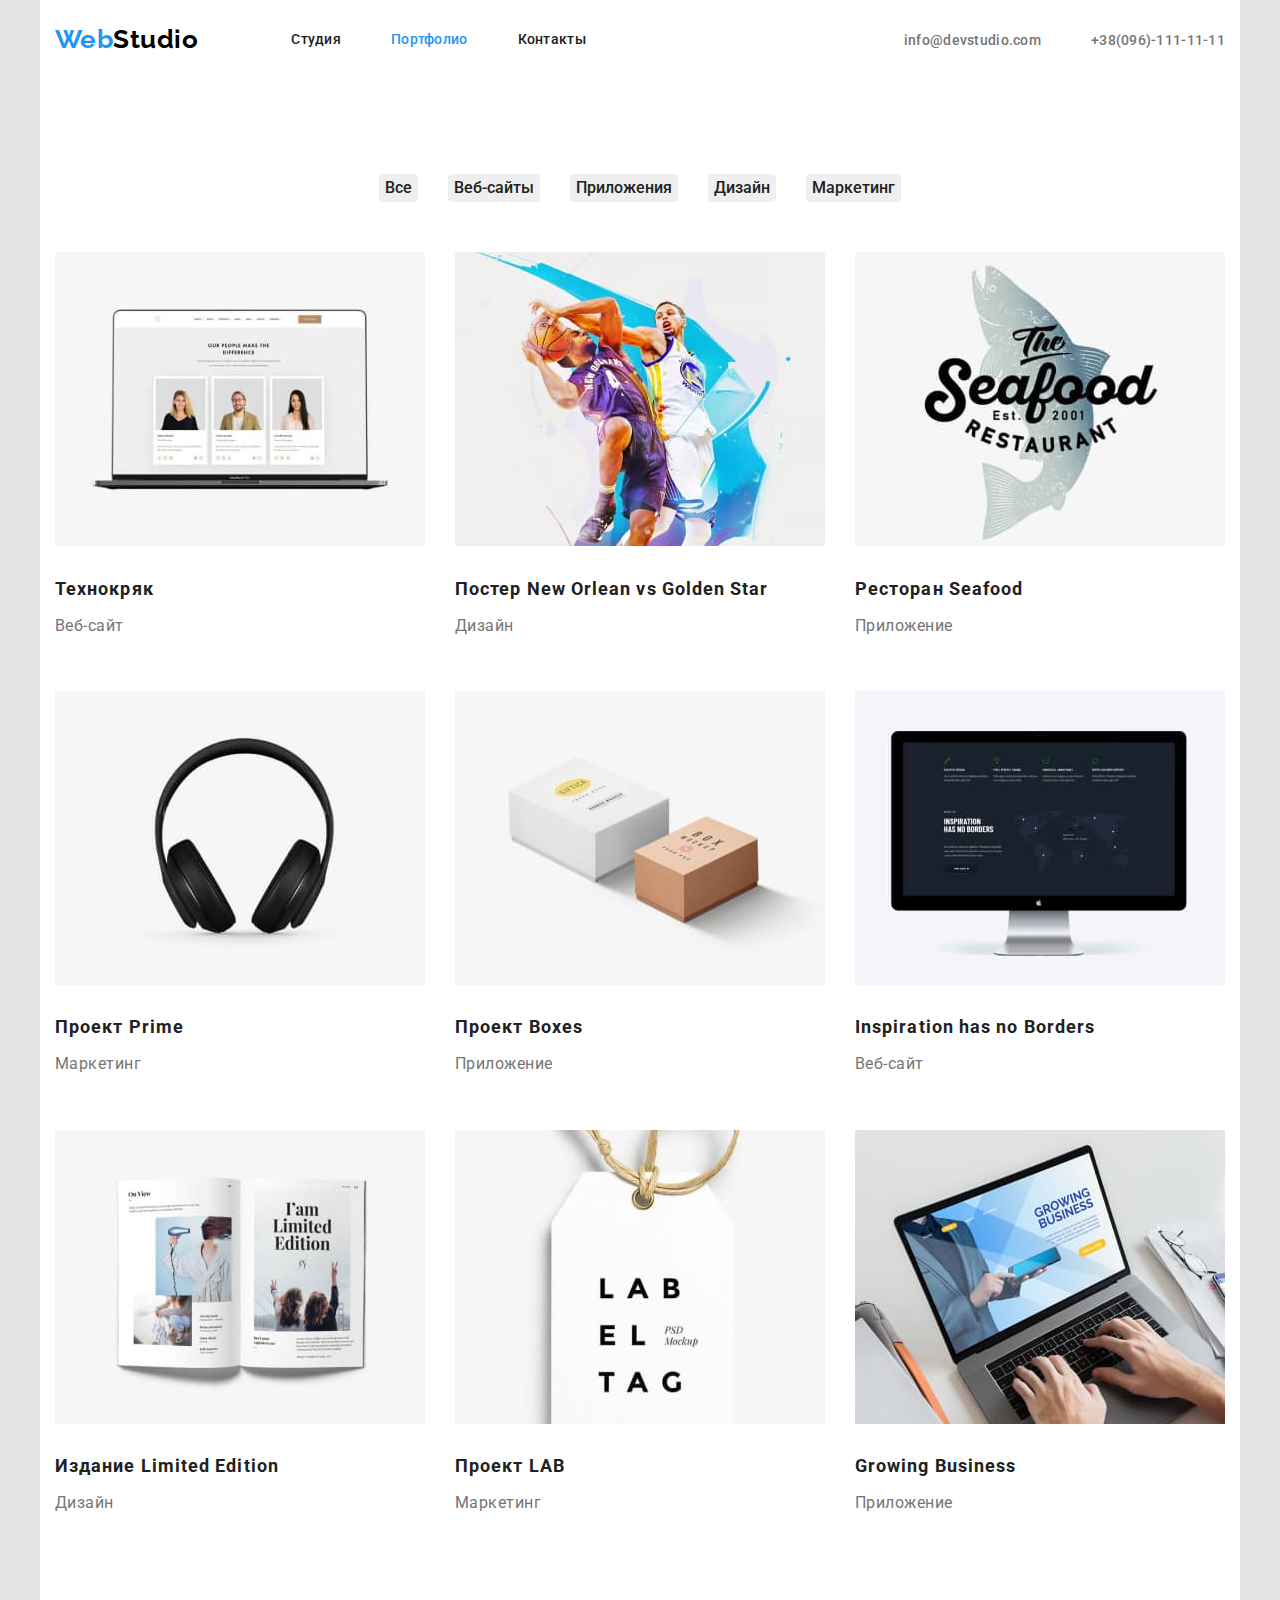
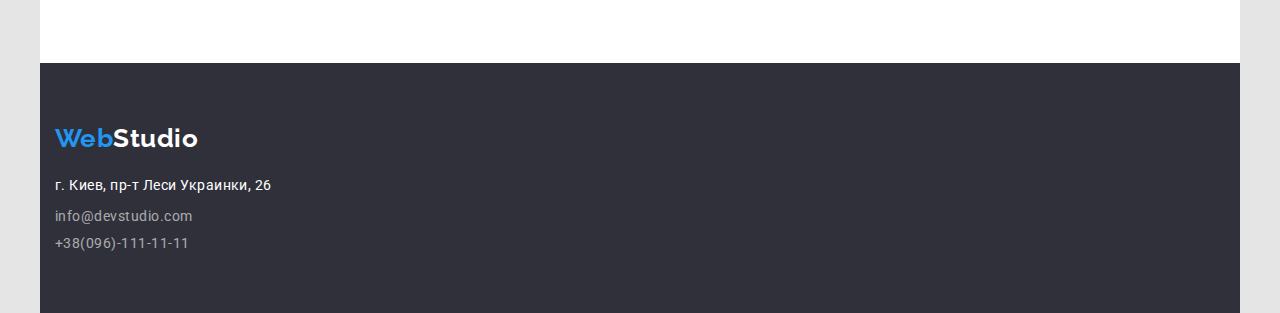
==== commit ec3f1167: "add hw-3" ====
--- a/portfolio.html
+++ b/portfolio.html
@@ -39,58 +39,58 @@
            
         </header>     
 <main>
-    <section class="portfolio">
-        <h1>Портфолио</h1>
-      <ul>
-          <li><button type="button" class="buttons">Все</button></li>
-          <li><button type="button" class="buttons">Веб-сайты</button></li>
-          <li><button type="button" class="buttons">Приложения</button></li>
-          <li><button type="button" class="buttons">Дизайн</button></li>
-          <li><button type="button" class="buttons">Маркетинг</button></li>    
+    <section class="portfolio contaniner">
+        <h1 class="hides">Портфолио</h1>
+      <ul class="list">
+          <li class="item"><button type="button" class="buttons">Все</button></li>
+          <li class="item"><button type="button" class="buttons">Веб-сайты</button></li>
+          <li class="item"><button type="button" class="buttons">Приложения</button></li>
+          <li class="item"><button type="button" class="buttons">Дизайн</button></li>
+          <li class="item"><button type="button" class="buttons">Маркетинг</button></li>    
       </ul>      
-        <h2>Презентация Портфолио</h2>
-        <ul>
-            <li><a href="" class="portfolio-link">
+        <h2 class="hides">Презентация Портфолио</h2>
+        <ul class="list-of-cards">
+            <li class="item-of-cards"><a href="" class="portfolio-link">
                 <img src="./images/img-1-2.jpg" alt="Ноутбук" width="370"/>
                 <h3 class="portfolio-subheading">Технокряк</h3>
                 <p class="portfolio-title">Веб-сайт</p></a>
             </li>
-            <li><a href="" class="portfolio-link">
+            <li class="item-of-cards"><a href="" class="portfolio-link">
                 <img src="./images/img-2-2.jpg" alt="Баскетболисты " width="370"/>
                 <h3 class="portfolio-subheading">Постер <span lang="en">New Orlean vs Golden Star</span></h3>
                 <p class="portfolio-title">Дизайн</p></a>
             </li>
-            <li><a href="" class="portfolio-link">
+            <li class="item-of-cards"><a href="" class="portfolio-link">
                 <img src="./images/img-3-2.jpg" alt="Рыба" width="370"/>
                 <h3 class="portfolio-subheading">Ресторан <span lang="en">Seafood</span></h3>
                 <p class="portfolio-title">Приложение</p></a>
             </li>
-            <li><a href="" class="portfolio-link">
+            <li class="item-of-cards"><a href="" class="portfolio-link">
                 <img src="./images/img-4-2.jpg" alt="Наушники" width="370"/>
                 <h3 class="portfolio-subheading">Проект <span lang="en">Prime</span></h3>
                 <p class="portfolio-title">Маркетинг</p></a>
             </li>
-            <li><a href="" class="portfolio-link">
+            <li class="item-of-cards"><a href="" class="portfolio-link">
                 <img src="./images/img-5-2.jpg" alt="Коробки" width="370"/>
                 <h3 class="portfolio-subheading">Проект <span lang="en">Boxes</span></h3>
                 <p class="portfolio-title">Приложение</p></a>
             </li>
-            <li><a href="" class="portfolio-link">
+            <li class="item-of-cards"><a href="" class="portfolio-link">
                 <img src="./images/img-6-2.jpg" alt="Монитор" width="370"/>
                 <h3 lang="en" class="portfolio-subheading">Inspiration has no Borders</h3>
                 <p class="portfolio-title">Веб-сайт</p></a>
             </li>
-            <li><a href="" class="portfolio-link">
+            <li class="item-of-cards"><a href="" class="portfolio-link">
                 <img src="./images/img-7-2.jpg" alt="Книга" width="370"/>
                 <h3 class="portfolio-subheading">Издание <span lang="en">Limited Edition</span></h3>
                 <p class="portfolio-title">Дизайн</p></a>
             </li>
-            <li><a href="" class="portfolio-link">
+            <li class="item-of-cards"><a href="" class="portfolio-link">
                 <img src="./images/img-8-2.jpg" alt="Бирка" width="370"/>
                 <h3 class="portfolio-subheading">Проект <span lang="en">LAB</span></h3>
                 <p class="portfolio-title">Маркетинг</p></a>
             </li>
-            <li><a href="" class="portfolio-link">
+            <li class="item-of-cards"><a href="" class="portfolio-link">
                 <img src="./images/img-9-2.jpg" alt="Работа" width="370"/>
                 <h3 lang="en" class="portfolio-subheading">Growing Business</h3>
                 <p class="portfolio-title">Приложение</p></a>
--- a/css/styles.css
+++ b/css/styles.css
@@ -205,6 +205,7 @@
     letter-spacing: 0.06em;
     color: #FFFFFF;
     cursor: pointer;
+    border: transparent;
     background-color: var(--accent-color);
     
 }
@@ -316,12 +317,23 @@
     text-align: center;
 }
 /*========== PORTFOLIO ==========*/
-.buttons{   
+.portfolio{
+padding-bottom: 94px;
+padding-top: 94px;
+background-color: #fff;
+}
+
+.buttons{ 
+    display: block;
+    margin-bottom: 50px;  
     font-weight: 500;
     font-size: 16px;
     line-height: 1.63;
     text-align: center;
     cursor: pointer;
+    border-radius: 4px;
+    border: transparent;
+    
     color: var(--title-text-color);
 }
 .buttons:focus,
@@ -330,6 +342,8 @@
     background-color: var(--accent-color);
 }
 .portfolio-subheading{
+    margin-top: 20px;
+    margin-bottom: 4px;
     font-weight: 700;
     font-size: 18px;
     line-height: 2;
@@ -338,10 +352,34 @@
 
 }
 .portfolio-title{
+    margin-top: 0;
+    margin-bottom: 20px;
     font-size: 16px;
     line-height: 1.9;
     color: var(--primary-text-color);
 }
 .portfolio-link{
     text-decoration: none; 
+}
+.portfolio .list{
+    display: flex;
+    justify-content: center;
+}
+.list .item:not(:last-child){
+    margin-right: 30px;
+}
+.list-of-cards{
+    display: flex;
+    flex-wrap:wrap;
+}
+.item-of-cards{
+    width: 370px;
+    margin-right: 30px;
+    margin-bottom: 30px;
+}
+.item-of-cards:nth-child(3n){
+    margin-right: 0;
+}
+.item-of-cards:nth-list-child(3n){
+    margin-right: 0;
 }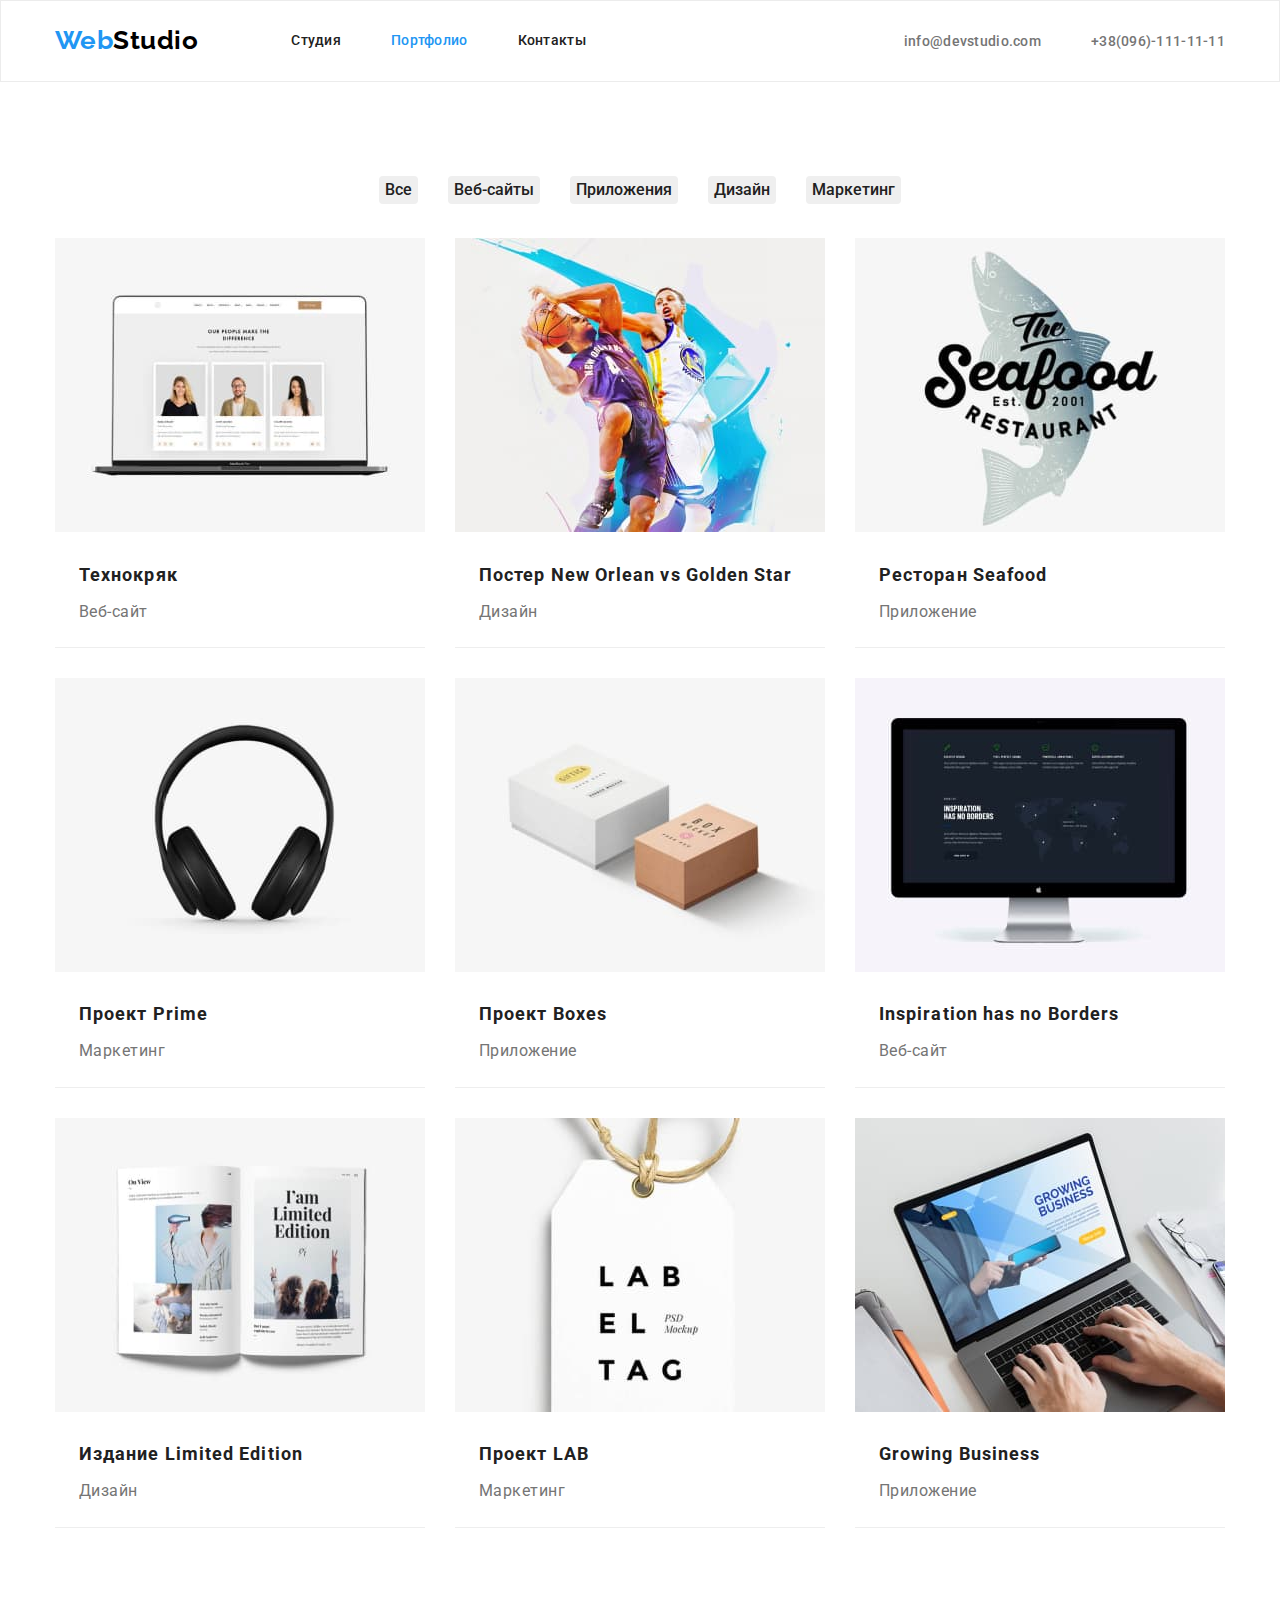
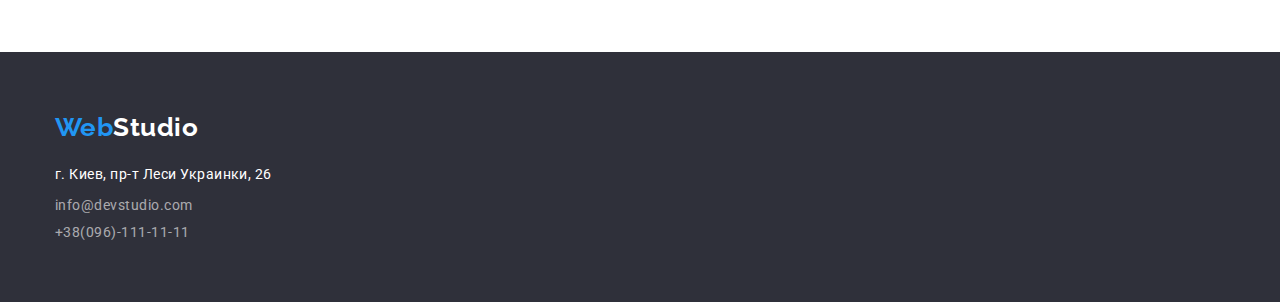
==== commit fc5a6b9f: "add hw-3" ====
--- a/portfolio.html
+++ b/portfolio.html
@@ -15,101 +15,103 @@
         <link rel="stylesheet" href="./css/styles.css">
     </head>
 <body>
-    <header class="header contaniner">
-        <!-- Nav -->
-        
+    <header class="header">
+        <div class="container header-box">
             <nav class="main-nav">
                 <div class="logo-box">
                     <a href="./index.html" class="logo">Web<span class="logo-header">Studio</span></a>
                 </div>
-                
                 <ul class="site-nav">
-                    <li class="item"><a href="./index.html" class="header-link  ">Студия</a></li>
+                    <li class="item"><a href="./index.html" class="header-link">Студия</a></li>
                     <li class="item"><a href="./portfolio.html" class="header-link active-page">Портфолио</a></li>
                     <li class="item"><a href="" class="header-link">Контакты</a></li>
                 </ul>
-                </nav>
-        
-        <!-- Сontacts -->
-           
+            </nav>
+    <!-- Сontacts -->
             <ul class="auth">
                 <li class="item"><a href="mailto:info@devstudio.com" class="auth-header">info@devstudio.com</a></li>
                 <li class="item"><a href="tel:+380961111111" class="auth-header">+38(096)-111-11-11</a></li>   
             </ul>
-           
-        </header>     
+    
+            
+        </div>    
+    </header>
 <main>
-    <section class="portfolio contaniner">
+    <section class="section ">
+       <div class="container">
         <h1 class="hides">Портфолио</h1>
-      <ul class="list">
-          <li class="item"><button type="button" class="buttons">Все</button></li>
-          <li class="item"><button type="button" class="buttons">Веб-сайты</button></li>
-          <li class="item"><button type="button" class="buttons">Приложения</button></li>
-          <li class="item"><button type="button" class="buttons">Дизайн</button></li>
-          <li class="item"><button type="button" class="buttons">Маркетинг</button></li>    
-      </ul>      
-        <h2 class="hides">Презентация Портфолио</h2>
-        <ul class="list-of-cards">
-            <li class="item-of-cards"><a href="" class="portfolio-link">
-                <img src="./images/img-1-2.jpg" alt="Ноутбук" width="370"/>
-                <h3 class="portfolio-subheading">Технокряк</h3>
-                <p class="portfolio-title">Веб-сайт</p></a>
-            </li>
-            <li class="item-of-cards"><a href="" class="portfolio-link">
-                <img src="./images/img-2-2.jpg" alt="Баскетболисты " width="370"/>
-                <h3 class="portfolio-subheading">Постер <span lang="en">New Orlean vs Golden Star</span></h3>
-                <p class="portfolio-title">Дизайн</p></a>
-            </li>
-            <li class="item-of-cards"><a href="" class="portfolio-link">
-                <img src="./images/img-3-2.jpg" alt="Рыба" width="370"/>
-                <h3 class="portfolio-subheading">Ресторан <span lang="en">Seafood</span></h3>
-                <p class="portfolio-title">Приложение</p></a>
-            </li>
-            <li class="item-of-cards"><a href="" class="portfolio-link">
-                <img src="./images/img-4-2.jpg" alt="Наушники" width="370"/>
-                <h3 class="portfolio-subheading">Проект <span lang="en">Prime</span></h3>
-                <p class="portfolio-title">Маркетинг</p></a>
-            </li>
-            <li class="item-of-cards"><a href="" class="portfolio-link">
-                <img src="./images/img-5-2.jpg" alt="Коробки" width="370"/>
-                <h3 class="portfolio-subheading">Проект <span lang="en">Boxes</span></h3>
-                <p class="portfolio-title">Приложение</p></a>
-            </li>
-            <li class="item-of-cards"><a href="" class="portfolio-link">
-                <img src="./images/img-6-2.jpg" alt="Монитор" width="370"/>
-                <h3 lang="en" class="portfolio-subheading">Inspiration has no Borders</h3>
-                <p class="portfolio-title">Веб-сайт</p></a>
-            </li>
-            <li class="item-of-cards"><a href="" class="portfolio-link">
-                <img src="./images/img-7-2.jpg" alt="Книга" width="370"/>
-                <h3 class="portfolio-subheading">Издание <span lang="en">Limited Edition</span></h3>
-                <p class="portfolio-title">Дизайн</p></a>
-            </li>
-            <li class="item-of-cards"><a href="" class="portfolio-link">
-                <img src="./images/img-8-2.jpg" alt="Бирка" width="370"/>
-                <h3 class="portfolio-subheading">Проект <span lang="en">LAB</span></h3>
-                <p class="portfolio-title">Маркетинг</p></a>
-            </li>
-            <li class="item-of-cards"><a href="" class="portfolio-link">
-                <img src="./images/img-9-2.jpg" alt="Работа" width="370"/>
-                <h3 lang="en" class="portfolio-subheading">Growing Business</h3>
-                <p class="portfolio-title">Приложение</p></a>
-            </li>
-        </ul>
+        <ul class="list">
+            <li class="item"><button type="button" class="buttons">Все</button></li>
+            <li class="item"><button type="button" class="buttons">Веб-сайты</button></li>
+            <li class="item"><button type="button" class="buttons">Приложения</button></li>
+            <li class="item"><button type="button" class="buttons">Дизайн</button></li>
+            <li class="item"><button type="button" class="buttons">Маркетинг</button></li>    
+        </ul>      
+          <h2 class="hides">Презентация Портфолио</h2>
+          <ul class="list-of-cards">
+              <li class="item-of-cards"><a href="" class="portfolio-link">
+                  <img src="./images/img-1-2.jpg" alt="Ноутбук" width="370"/>
+                  <h3 class="portfolio-subheading">Технокряк</h3>
+                  <p class="portfolio-title">Веб-сайт</p></a>
+              </li>
+              <li class="item-of-cards"><a href="" class="portfolio-link">
+                  <img src="./images/img-2-2.jpg" alt="Баскетболисты " width="370"/>
+                  <h3 class="portfolio-subheading">Постер <span lang="en">New Orlean vs Golden Star</span></h3>
+                  <p class="portfolio-title">Дизайн</p></a>
+              </li>
+              <li class="item-of-cards"><a href="" class="portfolio-link">
+                  <img src="./images/img-3-2.jpg" alt="Рыба" width="370"/>
+                  <h3 class="portfolio-subheading">Ресторан <span lang="en">Seafood</span></h3>
+                  <p class="portfolio-title">Приложение</p></a>
+              </li>
+              <li class="item-of-cards"><a href="" class="portfolio-link">
+                  <img src="./images/img-4-2.jpg" alt="Наушники" width="370"/>
+                  <h3 class="portfolio-subheading">Проект <span lang="en">Prime</span></h3>
+                  <p class="portfolio-title">Маркетинг</p></a>
+              </li>
+              <li class="item-of-cards"><a href="" class="portfolio-link">
+                  <img src="./images/img-5-2.jpg" alt="Коробки" width="370"/>
+                  <h3 class="portfolio-subheading">Проект <span lang="en">Boxes</span></h3>
+                  <p class="portfolio-title">Приложение</p></a>
+              </li>
+              <li class="item-of-cards"><a href="" class="portfolio-link">
+                  <img src="./images/img-6-2.jpg" alt="Монитор" width="370"/>
+                  <h3 lang="en" class="portfolio-subheading">Inspiration has no Borders</h3>
+                  <p class="portfolio-title">Веб-сайт</p></a>
+              </li>
+              <li class="item-of-cards"><a href="" class="portfolio-link">
+                  <img src="./images/img-7-2.jpg" alt="Книга" width="370"/>
+                  <h3 class="portfolio-subheading">Издание <span lang="en">Limited Edition</span></h3>
+                  <p class="portfolio-title">Дизайн</p></a>
+              </li>
+              <li class="item-of-cards"><a href="" class="portfolio-link">
+                  <img src="./images/img-8-2.jpg" alt="Бирка" width="370"/>
+                  <h3 class="portfolio-subheading">Проект <span lang="en">LAB</span></h3>
+                  <p class="portfolio-title">Маркетинг</p></a>
+              </li>
+              <li class="item-of-cards"><a href="" class="portfolio-link">
+                  <img src="./images/img-9-2.jpg" alt="Работа" width="370"/>
+                  <h3 lang="en" class="portfolio-subheading">Growing Business</h3>
+                  <p class="portfolio-title">Приложение</p></a>
+              </li>
+          </ul>
+       </div>
     </section>
 </main>   
-<footer class="footer contaniner">
-    <div class="footer-logo-link">
-        <a href="index.html" class="logo">Web<span class="logo-footer">Studio</span></a>
-    </div>
-<address>
-    <ul class="footer-logo-link">
-        <li class="item"><a href="" class="address">г. Киев, пр-т Леси Украинки, 26</a></li>
-        <li class="item"><a href="mailto:info@devstudio.com" class="footer-link">info@devstudio.com</a></li>
-        <li class="item"><a href="tel:+380961111111" class="footer-link">+38(096)-111-11-11</a></li>
-    </ul> 
-</address>
-</footer>
+<footer class="footer">
+    <div class="container">
+        <div class="footer-logo-link">
+            <a href="index.html" class="logo">Web<span class="logo-footer">Studio</span></a>
+        </div>
+        <address>
+            <ul class="footer-logo-link">
+                <li class="item"><a href="" class="address">г. Киев, пр-т Леси Украинки, 26</a></li>
+                <li class="item"><a href="mailto:info@devstudio.com" class="footer-link">info@devstudio.com</a></li>
+                <li class="item"><a href="tel:+380961111111" class="footer-link">+38(096)-111-11-11</a></li>
+            </ul> 
+        </address>
+    </div>           
+    </footer>
 </body>
 </html>
 
--- a/css/styles.css
+++ b/css/styles.css
@@ -3,7 +3,7 @@
 --title-text-color: #212121;
 --accent-color: #2196F3;
 --address-text-color: rgba(255, 255, 255, 0.6);
---primary-backgroud-color: #E5E5E5;
+--primary-backgroud-color: #FFFFFF;
 }
 
 body{
@@ -28,7 +28,7 @@
 }
 
 
-.contaniner{
+.container{
     margin-left: auto;
     margin-right: auto;
     width: 1200px;
@@ -36,31 +36,42 @@
     padding-right: 15px;
     
 }
+.section{
+    padding-top: 94px;
+    padding-bottom: 94px;   
+}
 /* ==========HEADER========== */
 .header{
+    background-color: #ffffff;
+    border: 1px solid #ECECEC;
+
+    }
+.header-box{
     display: flex;
     align-items: center;
-    background-color: #ffffff;
+
 
     }
-    .main-nav{
-     display: flex;   
-    }
-    .site-nav{
-        margin-left: 93px;
-        display: flex;
-    }
-    .auth{
-        display: flex;
-        margin-left: auto;
-    }
-    .logo-box{
-        display: flex;
-    }
-    .logo-box .logo{
-        padding-top: 24px;
-        padding-bottom: 25px;
-    }
+.main-nav{
+    display: flex;   
+}
+.site-nav{
+    display: flex;
+    margin-left: 93px;
+   
+}
+.auth{
+    display: flex;
+    margin-left: auto;
+    
+}
+.logo-box{
+    display: flex;
+}
+.logo-box .logo{
+    padding-top: 24px;
+    padding-bottom: 25px;
+}
 
 .logo{
 
@@ -97,6 +108,7 @@
 .header-link:hover{
     color: var(--accent-color);
 }
+
 .auth .item:not(:last-child){
     margin-right: 50px;
 }
@@ -169,7 +181,6 @@
     padding-bottom: 200px;
     margin-left: auto;
     margin-right: auto;
-    /* width: 1600px; */
     background-color: #2F303A;
     text-align: center;
     
@@ -216,10 +227,7 @@
 
 /*========== SECTION ==========*/
 /*========== WORK==========*/
-.work{
-    padding-top: 94px;
-    padding-bottom: 94px;   
-}
+
 .heading{
     font-weight: 700;
     font-size: 36px;
@@ -262,7 +270,7 @@
 }
 /* ==========OUR-WORK========== */
 .our-work{
-    margin-bottom: 94px;
+    padding-top: 0;
 }
 .our-work-title{
     margin-top: 0;
@@ -276,11 +284,7 @@
 
 }
 /*========== TIAM ==========*/
-.team{
-    padding-top: 94px;
-    padding-bottom: 94px;
-    background-color: #F5F4FA;
-}
+
 .team-title{
     margin-top: 0;
     margin-bottom: 50px;
@@ -317,15 +321,9 @@
     text-align: center;
 }
 /*========== PORTFOLIO ==========*/
-.portfolio{
-padding-bottom: 94px;
-padding-top: 94px;
-background-color: #fff;
-}
 
 .buttons{ 
-    display: block;
-    margin-bottom: 50px;  
+    display: block;  
     font-weight: 500;
     font-size: 16px;
     line-height: 1.63;
@@ -361,9 +359,10 @@
 .portfolio-link{
     text-decoration: none; 
 }
-.portfolio .list{
+.container .list{
     display: flex;
     justify-content: center;
+    margin-bottom: 34px;
 }
 .list .item:not(:last-child){
     margin-right: 30px;
@@ -376,10 +375,17 @@
     width: 370px;
     margin-right: 30px;
     margin-bottom: 30px;
+    border-bottom:1px solid #EEEEEE;
+    
 }
 .item-of-cards:nth-child(3n){
     margin-right: 0;
 }
 .item-of-cards:nth-list-child(3n){
     margin-right: 0;
+}
+.portfolio-subheading,
+.portfolio-title {
+    padding-left: 24px;
+    padding-right: 24px;
 }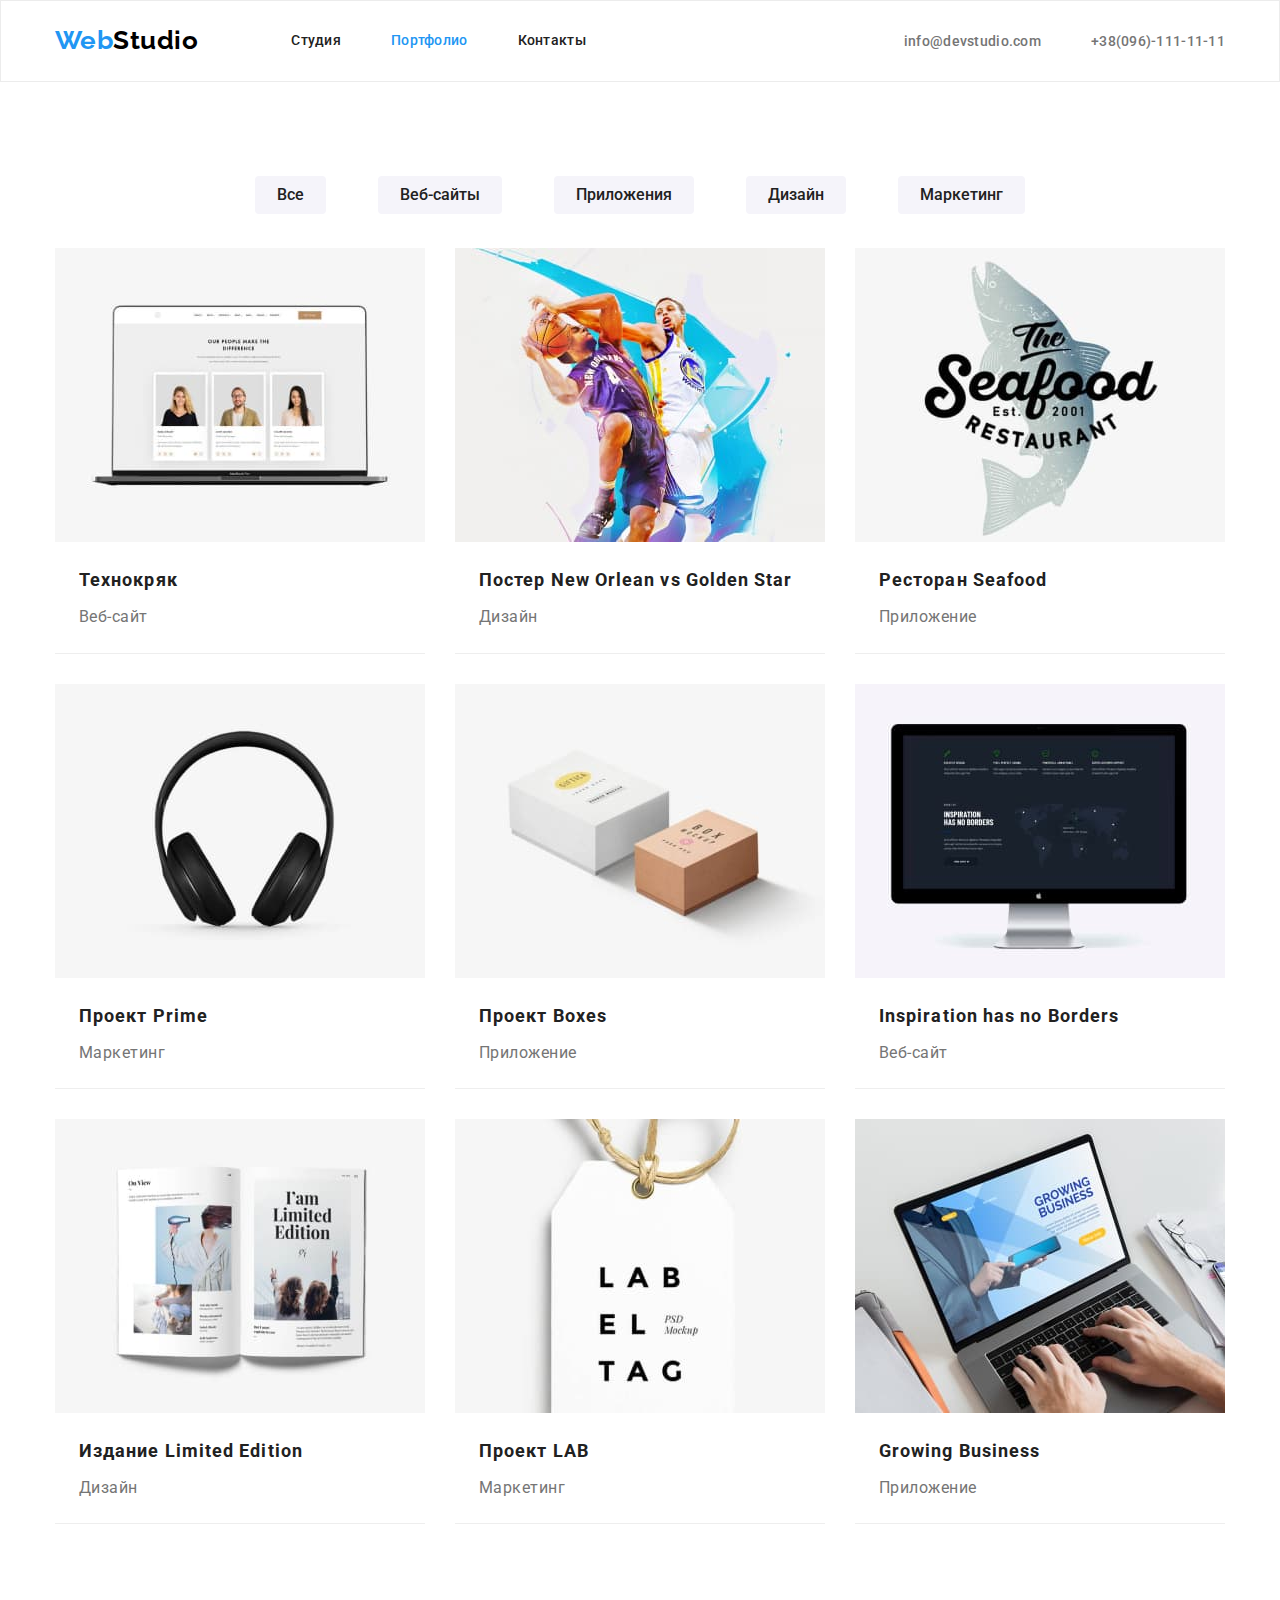
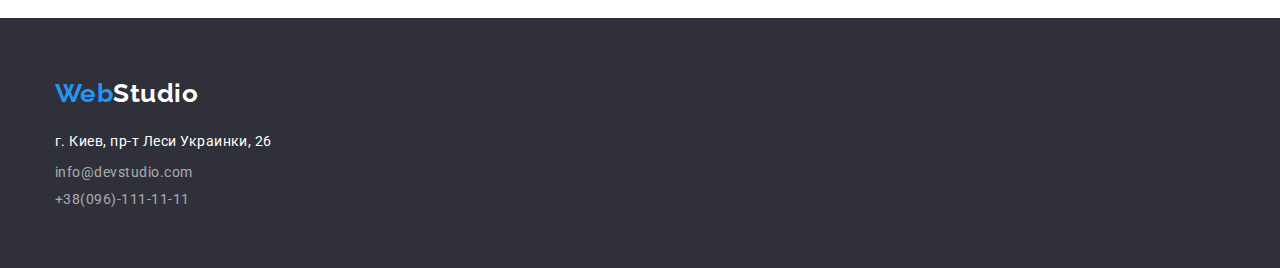
==== commit 8cf36382: "add hw-3" ====
--- a/portfolio.html
+++ b/portfolio.html
@@ -50,49 +50,67 @@
           <h2 class="hides">Презентация Портфолио</h2>
           <ul class="list-of-cards">
               <li class="item-of-cards"><a href="" class="portfolio-link">
-                  <img src="./images/img-1-2.jpg" alt="Ноутбук" width="370"/>
-                  <h3 class="portfolio-subheading">Технокряк</h3>
-                  <p class="portfolio-title">Веб-сайт</p></a>
+                  <img src="./images/img-1-2.jpg" alt="Ноутбук" width="370"/ class="img">
+                  <div class="title-cards">
+                    <h3 class="portfolio-subheading">Технокряк</h3>
+                    <p class="portfolio-title">Веб-сайт</p></a>
+                  </div>
               </li>
               <li class="item-of-cards"><a href="" class="portfolio-link">
-                  <img src="./images/img-2-2.jpg" alt="Баскетболисты " width="370"/>
-                  <h3 class="portfolio-subheading">Постер <span lang="en">New Orlean vs Golden Star</span></h3>
-                  <p class="portfolio-title">Дизайн</p></a>
+                  <img src="./images/img-2-2.jpg" alt="Баскетболисты " width="370"/ class="img">
+                  <div class="title-cards">
+                    <h3 class="portfolio-subheading">Постер <span lang="en">New Orlean vs Golden Star</span></h3>
+                    <p class="portfolio-title">Дизайн</p></a>
+                  </div>
               </li>
               <li class="item-of-cards"><a href="" class="portfolio-link">
-                  <img src="./images/img-3-2.jpg" alt="Рыба" width="370"/>
-                  <h3 class="portfolio-subheading">Ресторан <span lang="en">Seafood</span></h3>
-                  <p class="portfolio-title">Приложение</p></a>
+                  <img src="./images/img-3-2.jpg" alt="Рыба" width="370"/ class="img">
+                  <div class="title-cards">
+                    <h3 class="portfolio-subheading">Ресторан <span lang="en">Seafood</span></h3>
+                    <p class="portfolio-title">Приложение</p></a>
+                  </div>
               </li>
               <li class="item-of-cards"><a href="" class="portfolio-link">
-                  <img src="./images/img-4-2.jpg" alt="Наушники" width="370"/>
-                  <h3 class="portfolio-subheading">Проект <span lang="en">Prime</span></h3>
-                  <p class="portfolio-title">Маркетинг</p></a>
+                  <img src="./images/img-4-2.jpg" alt="Наушники" width="370"/ class="img">
+                  <div class="title-cards">
+                    <h3 class="portfolio-subheading">Проект <span lang="en">Prime</span></h3>
+                    <p class="portfolio-title">Маркетинг</p></a>
+                </div>
               </li>
               <li class="item-of-cards"><a href="" class="portfolio-link">
-                  <img src="./images/img-5-2.jpg" alt="Коробки" width="370"/>
-                  <h3 class="portfolio-subheading">Проект <span lang="en">Boxes</span></h3>
-                  <p class="portfolio-title">Приложение</p></a>
+                  <img src="./images/img-5-2.jpg" alt="Коробки" width="370"/ class="img">
+                  <div class="title-cards">
+                    <h3 class="portfolio-subheading">Проект <span lang="en">Boxes</span></h3>
+                    <p class="portfolio-title">Приложение</p></a>
+                  </div>
               </li>
               <li class="item-of-cards"><a href="" class="portfolio-link">
-                  <img src="./images/img-6-2.jpg" alt="Монитор" width="370"/>
-                  <h3 lang="en" class="portfolio-subheading">Inspiration has no Borders</h3>
-                  <p class="portfolio-title">Веб-сайт</p></a>
+                  <img src="./images/img-6-2.jpg" alt="Монитор" width="370"/ class="img">
+                  <div class="title-cards">
+                    <h3 lang="en" class="portfolio-subheading">Inspiration has no Borders</h3>
+                    <p class="portfolio-title">Веб-сайт</p></a>
+                  </div>
               </li>
               <li class="item-of-cards"><a href="" class="portfolio-link">
-                  <img src="./images/img-7-2.jpg" alt="Книга" width="370"/>
-                  <h3 class="portfolio-subheading">Издание <span lang="en">Limited Edition</span></h3>
-                  <p class="portfolio-title">Дизайн</p></a>
+                  <img src="./images/img-7-2.jpg" alt="Книга" width="370"/ class="img">
+                  <div class="title-cards">
+                    <h3 class="portfolio-subheading">Издание <span lang="en">Limited Edition</span></h3>
+                    <p class="portfolio-title">Дизайн</p></a>
+                  </div>
               </li>
               <li class="item-of-cards"><a href="" class="portfolio-link">
-                  <img src="./images/img-8-2.jpg" alt="Бирка" width="370"/>
-                  <h3 class="portfolio-subheading">Проект <span lang="en">LAB</span></h3>
-                  <p class="portfolio-title">Маркетинг</p></a>
+                  <img src="./images/img-8-2.jpg" alt="Бирка" width="370"/ class="img">
+                  <div class="title-cards">
+                    <h3 class="portfolio-subheading">Проект <span lang="en">LAB</span></h3>
+                    <p class="portfolio-title">Маркетинг</p></a>
+                  </div>
               </li>
               <li class="item-of-cards"><a href="" class="portfolio-link">
-                  <img src="./images/img-9-2.jpg" alt="Работа" width="370"/>
-                  <h3 lang="en" class="portfolio-subheading">Growing Business</h3>
-                  <p class="portfolio-title">Приложение</p></a>
+                  <img src="./images/img-9-2.jpg" alt="Работа" width="370"/ class="img">
+                  <div class="title-cards">
+                    <h3 lang="en" class="portfolio-subheading">Growing Business</h3>
+                    <p class="portfolio-title">Приложение</p></a>
+                  </div>
               </li>
           </ul>
        </div>
--- a/css/styles.css
+++ b/css/styles.css
@@ -1,40 +1,45 @@
 :root{
---primary-text-color: #757575;
---title-text-color: #212121;
---accent-color: #2196F3;
---address-text-color: rgba(255, 255, 255, 0.6);
---primary-backgroud-color: #FFFFFF;
+    --primary-text-color: #757575;
+    --title-text-color: #212121;
+    --accent-color: #2196F3;
+    --address-text-color: rgba(255, 255, 255, 0.6);
+    --primary-backgroud-color: #FFFFFF;
 }
 
 body{
-background-color: var(--primary-backgroud-color);
-color: var(--primary-text-color);
-font-family: Roboto, sans-serif;
-font-style: normal;
-font-weight: 400;
-letter-spacing: 0.03em;
+    background-color: var(--primary-backgroud-color);
+    color: var(--primary-text-color);
+    font-family: Roboto, sans-serif;
+    font-style: normal;
+    font-weight: 400;
+    letter-spacing: 0.03em;
 }
 ul{
     list-style: none;
     margin: 0;
     padding: 0;
 }
+.img{
+    display: block;
+    width: 100%;
+    height:auto;
+}
 .hides{
-    opacity: 0;
-    margin: 0;
+    position: absolute;
+    width: 1px;
+    height: 1px;
+    margin: -1px;
     padding: 0;
-    height: 0;
-    width: 0;
-}
-
-
+    overflow: hidden;
+    border: 0;
+    clip: rect(0 0 0 0);
+}
 .container{
     margin-left: auto;
     margin-right: auto;
     width: 1200px;
     padding-left: 15px;
-    padding-right: 15px;
-    
+    padding-right: 15px;   
 }
 .section{
     padding-top: 94px;
@@ -44,26 +49,21 @@
 .header{
     background-color: #ffffff;
     border: 1px solid #ECECEC;
-
-    }
+}
 .header-box{
     display: flex;
     align-items: center;
-
-
-    }
+}
 .main-nav{
     display: flex;   
 }
 .site-nav{
     display: flex;
-    margin-left: 93px;
-   
+    margin-left: 93px;  
 }
 .auth{
     display: flex;
-    margin-left: auto;
-    
+    margin-left: auto;   
 }
 .logo-box{
     display: flex;
@@ -72,9 +72,7 @@
     padding-top: 24px;
     padding-bottom: 25px;
 }
-
 .logo{
-
     color: #2196F3;
     font-family: Raleway, sans-serif;
     font-weight: 700;
@@ -88,14 +86,12 @@
 .site-nav .item:not(:last-child){
 margin-right: 50px;
 }
-
 .site-nav .header-link{
     display: block;
     padding-top: 32px;
     padding-bottom: 32px;
 }
 .header-link{
- 
     color: var(--title-text-color);
     font-weight: 500;
     font-size: 14px;
@@ -103,12 +99,10 @@
     letter-spacing: 0.02em;
     text-decoration: none;
 }
-
 .header-link:focus,
 .header-link:hover{
     color: var(--accent-color);
 }
-
 .auth .item:not(:last-child){
     margin-right: 50px;
 }
@@ -127,54 +121,8 @@
 .active-page{
     color: var(--accent-color);
 }
-/*========== FOOTER ==========*/
-.footer{
-    padding-top: 60px;
-    padding-bottom: 60px;
-    /* padding-left: 230px; */
-    margin-left: auto;
-    margin-right: auto;
-    /* width: 1600px; */
-    background-color: #2F303A;
-}
-.footer-logo-link:not(:last-child){
-margin-bottom: 20px;
-}
 
-.logo-footer{
-    color: #ffffff;
-}
-.footer-logo-link .item:not(:last-child){
-    margin-bottom: 9px;
-}
-.address{
-    color: #ffffff;
-    font-size: 14px;
-    line-height: 1.71;
-    text-decoration: none;
-    font-style: normal;
-
-}
-.address:focus,
-.address:hover{
-    color: var(--accent-color);
-}
-.footer-link{
-    color: var(--address-text-color);
-    font-size: 14px;
-    line-height: 1.71px;
-    text-decoration: none;
-    font-style: normal;
-}
-.footer-link:focus,
-.footer-link:hover{
-    color: var(--accent-color);
-}
-.address, .footer-link{
-    margin-bottom: 9px;
-}
 /*========== MAIN STUDIO==========*/
-
 /*========== HIRO ==========*/
 .hero{
     padding-top: 200px;
@@ -182,8 +130,7 @@
     margin-left: auto;
     margin-right: auto;
     background-color: #2F303A;
-    text-align: center;
-    
+    text-align: center;   
 }
 .hero-title{
     margin-top: 0;
@@ -198,8 +145,7 @@
     text-align: center;
     letter-spacing: 0.06em;
     text-transform: uppercase;
-    color: #FFFFFF;
-    
+    color: #FFFFFF;  
 }
 .button{ 
     display: inline-block;
@@ -217,8 +163,7 @@
     color: #FFFFFF;
     cursor: pointer;
     border: transparent;
-    background-color: var(--accent-color);
-    
+    background-color: var(--accent-color); 
 }
 .button:focus,
 .button:hover{
@@ -227,7 +172,6 @@
 
 /*========== SECTION ==========*/
 /*========== WORK==========*/
-
 .heading{
     font-weight: 700;
     font-size: 36px;
@@ -240,16 +184,11 @@
     flex-wrap: wrap;
 }   
 .work-list .item{
-    width: 270px;
-    
-}
-    
-
+    width: 270px;  
+}
 .work-list .item:not(:last-child){
     margin-right: 30px;
 }
-
-
 .subheading{
     margin-top: 0;
     margin-bottom: 10px;
@@ -257,16 +196,14 @@
     font-size: 14px;
     line-height: 1.14;
     text-transform: uppercase;
-    color: var(--title-text-color);
-    
+    color: var(--title-text-color);   
 }
 .work-text{
     margin-top: 0;
     margin-bottom: 0;
     font-size: 14px;
     line-height: 1.71;
-    color: var(--primary-text-color);
-    
+    color: var(--primary-text-color);  
 }
 /* ==========OUR-WORK========== */
 .our-work{
@@ -281,29 +218,31 @@
 }
 .our-work-list .item:not(:last-child){
     margin-right: 30px;
-
 }
 /*========== TIAM ==========*/
-
+.time{
+    background: #F5F4FA;
+}
 .team-title{
     margin-top: 0;
     margin-bottom: 50px;
-
 }
 .team-list{
     display: flex;
 }
-
 .team-list .item{
     margin-right: 30px;
     width: 270px;
+    background: #FFFFFF;
+    box-shadow: 0px 1px 3px 
+    rgba(0, 0, 0, 0.12), 
+    0px 1px 1px rgba(0, 0, 0, 0.14), 
+    0px 2px 1px rgba(0, 0, 0, 0.2);
+    border-radius: 0px 0px 4px 4px;
 }
 .team-list .item:nth-child(4n){
     margin-right: 0;
 }
-
-
-
 .team-names{
     margin-top: 0;
     margin-bottom: 10px;
@@ -321,9 +260,19 @@
     text-align: center;
 }
 /*========== PORTFOLIO ==========*/
-
+.portfolio-link{
+    display:block; 
+    text-decoration: none; 
+}
+.container .list{
+    display: flex;
+    justify-content: center;
+    margin-bottom: 34px;
+}
+/*========== BUTTONS ==========*/
 .buttons{ 
-    display: block;  
+    display: block;
+    padding: 6px 22px;  
     font-weight: 500;
     font-size: 16px;
     line-height: 1.63;
@@ -331,7 +280,7 @@
     cursor: pointer;
     border-radius: 4px;
     border: transparent;
-    
+    background: #F5F4FA;
     color: var(--title-text-color);
 }
 .buttons:focus,
@@ -339,34 +288,7 @@
     color: #ffffff;
     background-color: var(--accent-color);
 }
-.portfolio-subheading{
-    margin-top: 20px;
-    margin-bottom: 4px;
-    font-weight: 700;
-    font-size: 18px;
-    line-height: 2;
-    letter-spacing: 0.06em;
-    color: var(--title-text-color);
-
-}
-.portfolio-title{
-    margin-top: 0;
-    margin-bottom: 20px;
-    font-size: 16px;
-    line-height: 1.9;
-    color: var(--primary-text-color);
-}
-.portfolio-link{
-    text-decoration: none; 
-}
-.container .list{
-    display: flex;
-    justify-content: center;
-    margin-bottom: 34px;
-}
-.list .item:not(:last-child){
-    margin-right: 30px;
-}
+/*========== CARDS==========*/
 .list-of-cards{
     display: flex;
     flex-wrap:wrap;
@@ -375,8 +297,7 @@
     width: 370px;
     margin-right: 30px;
     margin-bottom: 30px;
-    border-bottom:1px solid #EEEEEE;
-    
+    border-bottom:1px solid #EEEEEE;   
 }
 .item-of-cards:nth-child(3n){
     margin-right: 0;
@@ -384,8 +305,72 @@
 .item-of-cards:nth-list-child(3n){
     margin-right: 0;
 }
-.portfolio-subheading,
-.portfolio-title {
+.item-of-cards:nth-last-child(-n + 3) {
+    margin-bottom: 0;
+}
+.list .item:not(:last-child){
+    margin-right: 52px;
+}
+/*========== CARDS TITLE==========*/
+.title-cards {
     padding-left: 24px;
     padding-right: 24px;
-}+}
+.portfolio-subheading{
+    margin-top: 20px;
+    margin-bottom: 4px;
+    font-weight: 700;
+    font-size: 18px;
+    line-height: 2;
+    letter-spacing: 0.06em;
+    color: var(--title-text-color);
+}
+.portfolio-title{
+    margin-top: 0;
+    margin-bottom: 20px;
+    font-size: 16px;
+    line-height: 1.9;
+    color: var(--primary-text-color);
+}
+/*========== FOOTER ==========*/
+.footer{
+    padding-top: 60px;
+    padding-bottom: 60px;
+    margin-left: auto;
+    margin-right: auto;
+    background-color: #2F303A;
+}
+.footer-logo-link:not(:last-child){
+margin-bottom: 20px;
+}
+.logo-footer{
+    color: #ffffff;
+}
+.footer-logo-link .item:not(:last-child){
+    margin-bottom: 9px;
+}
+.address{
+    color: #ffffff;
+    font-size: 14px;
+    line-height: 1.71;
+    text-decoration: none;
+    font-style: normal;
+}
+.address:focus,
+.address:hover{
+    color: var(--accent-color);
+}
+.footer-link{
+    color: var(--address-text-color);
+    font-size: 14px;
+    line-height: 1.71px;
+    text-decoration: none;
+    font-style: normal;
+}
+.footer-link:focus,
+.footer-link:hover{
+    color: var(--accent-color);
+}
+.address, .footer-link{
+    margin-bottom: 9px;
+}
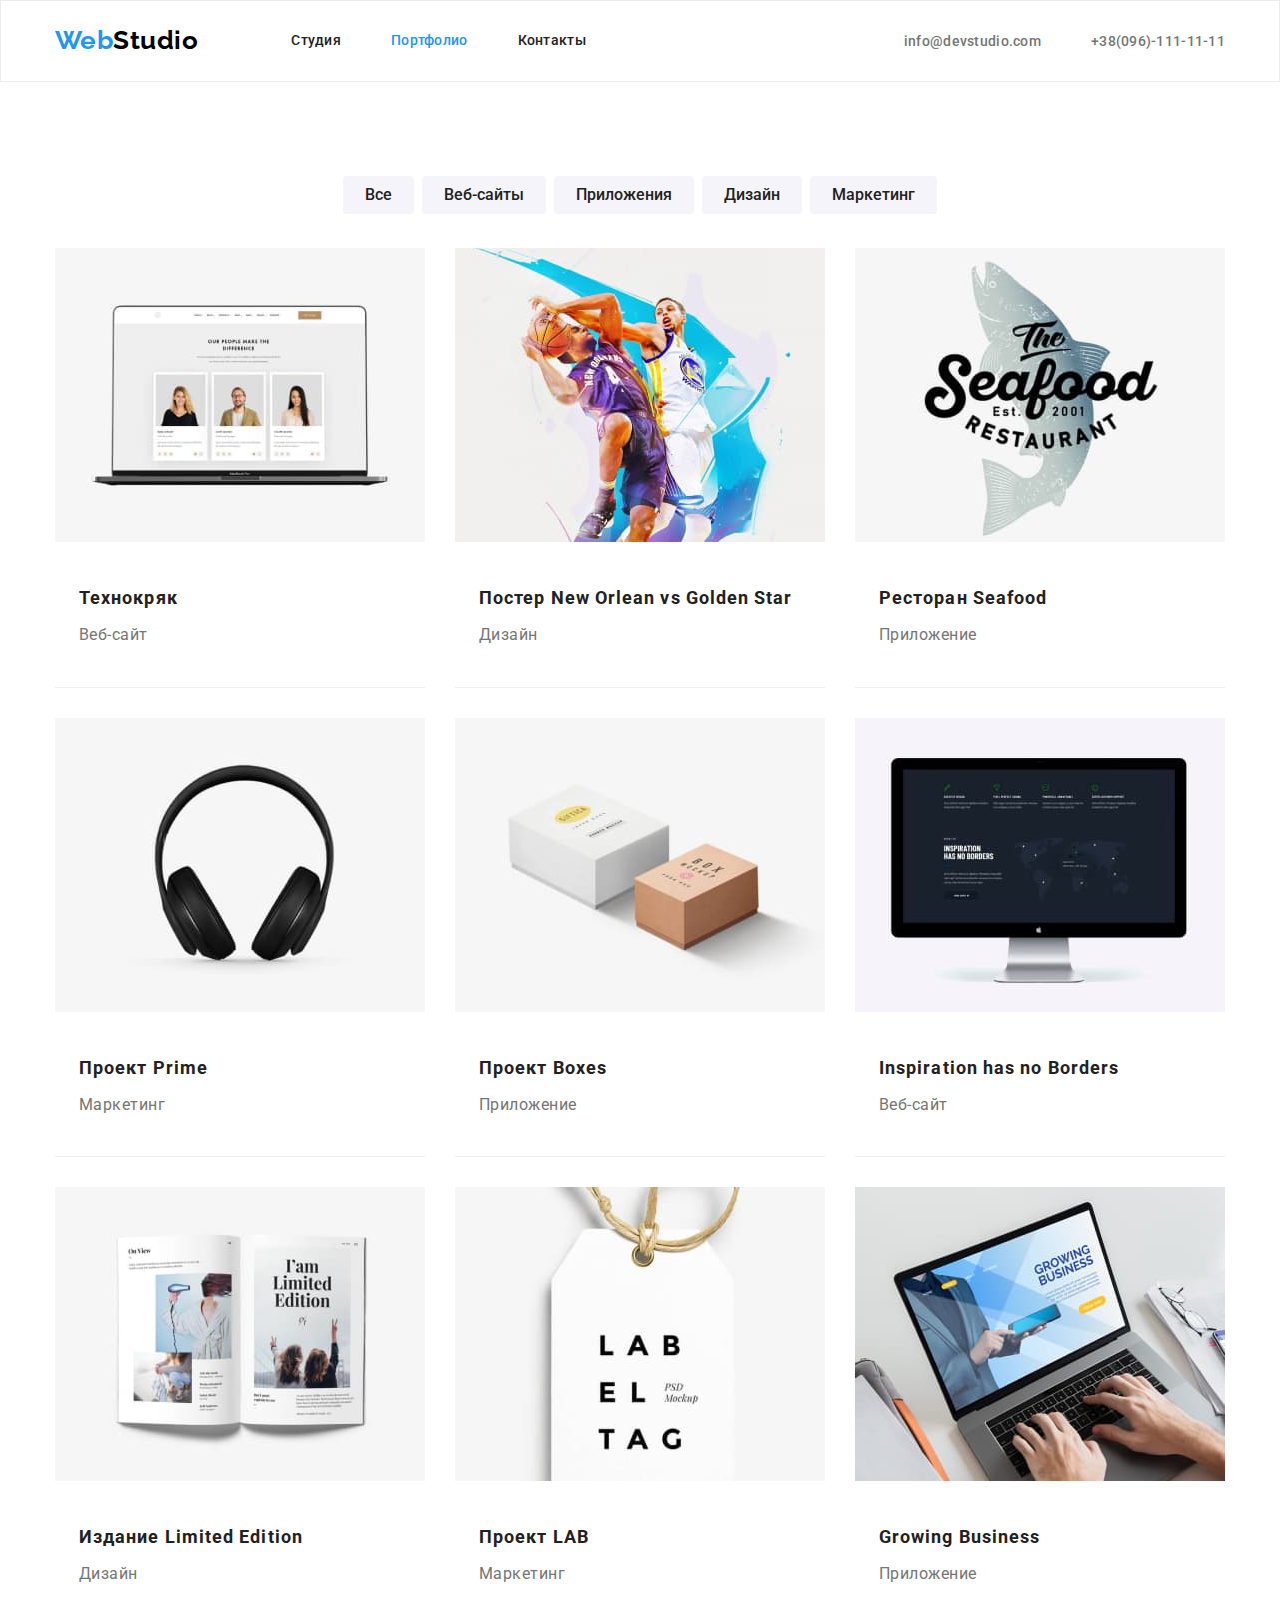
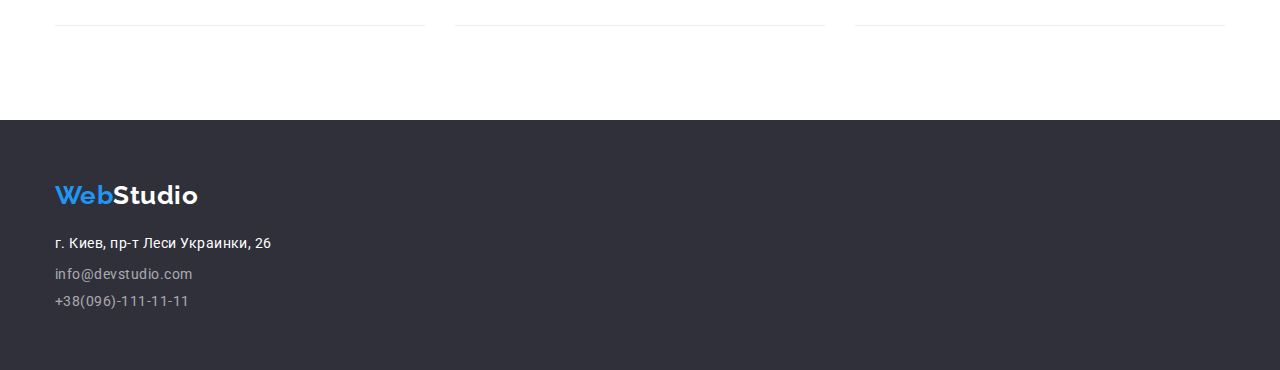
==== commit 04d4b6b2: "add hw-3" ====
--- a/portfolio.html
+++ b/portfolio.html
@@ -15,6 +15,7 @@
         <link rel="stylesheet" href="./css/styles.css">
     </head>
 <body>
+<!--Header  -->
     <header class="header">
         <div class="container header-box">
             <nav class="main-nav">
@@ -37,6 +38,7 @@
         </div>    
     </header>
 <main>
+
     <section class="section ">
        <div class="container">
         <h1 class="hides">Портфолио</h1>
@@ -53,69 +55,79 @@
                   <img src="./images/img-1-2.jpg" alt="Ноутбук" width="370"/ class="img">
                   <div class="title-cards">
                     <h3 class="portfolio-subheading">Технокряк</h3>
-                    <p class="portfolio-title">Веб-сайт</p></a>
+                    <p class="portfolio-title">Веб-сайт</p>
                   </div>
+                  </a>
               </li>
               <li class="item-of-cards"><a href="" class="portfolio-link">
                   <img src="./images/img-2-2.jpg" alt="Баскетболисты " width="370"/ class="img">
                   <div class="title-cards">
                     <h3 class="portfolio-subheading">Постер <span lang="en">New Orlean vs Golden Star</span></h3>
-                    <p class="portfolio-title">Дизайн</p></a>
+                    <p class="portfolio-title">Дизайн</p>
                   </div>
+                  </a>
               </li>
               <li class="item-of-cards"><a href="" class="portfolio-link">
                   <img src="./images/img-3-2.jpg" alt="Рыба" width="370"/ class="img">
                   <div class="title-cards">
                     <h3 class="portfolio-subheading">Ресторан <span lang="en">Seafood</span></h3>
-                    <p class="portfolio-title">Приложение</p></a>
+                    <p class="portfolio-title">Приложение</p>
                   </div>
+                  </a>
               </li>
               <li class="item-of-cards"><a href="" class="portfolio-link">
                   <img src="./images/img-4-2.jpg" alt="Наушники" width="370"/ class="img">
                   <div class="title-cards">
                     <h3 class="portfolio-subheading">Проект <span lang="en">Prime</span></h3>
-                    <p class="portfolio-title">Маркетинг</p></a>
+                    <p class="portfolio-title">Маркетинг</p>
                 </div>
+                </a>
               </li>
               <li class="item-of-cards"><a href="" class="portfolio-link">
                   <img src="./images/img-5-2.jpg" alt="Коробки" width="370"/ class="img">
                   <div class="title-cards">
                     <h3 class="portfolio-subheading">Проект <span lang="en">Boxes</span></h3>
-                    <p class="portfolio-title">Приложение</p></a>
+                    <p class="portfolio-title">Приложение</p>
                   </div>
+                  </a>
               </li>
               <li class="item-of-cards"><a href="" class="portfolio-link">
                   <img src="./images/img-6-2.jpg" alt="Монитор" width="370"/ class="img">
                   <div class="title-cards">
                     <h3 lang="en" class="portfolio-subheading">Inspiration has no Borders</h3>
-                    <p class="portfolio-title">Веб-сайт</p></a>
+                    <p class="portfolio-title">Веб-сайт</p>
                   </div>
+                  </a>
               </li>
               <li class="item-of-cards"><a href="" class="portfolio-link">
                   <img src="./images/img-7-2.jpg" alt="Книга" width="370"/ class="img">
                   <div class="title-cards">
                     <h3 class="portfolio-subheading">Издание <span lang="en">Limited Edition</span></h3>
-                    <p class="portfolio-title">Дизайн</p></a>
+                    <p class="portfolio-title">Дизайн</p>
                   </div>
+                  </a>
               </li>
               <li class="item-of-cards"><a href="" class="portfolio-link">
                   <img src="./images/img-8-2.jpg" alt="Бирка" width="370"/ class="img">
                   <div class="title-cards">
                     <h3 class="portfolio-subheading">Проект <span lang="en">LAB</span></h3>
-                    <p class="portfolio-title">Маркетинг</p></a>
+                    <p class="portfolio-title">Маркетинг</p>
                   </div>
+                  </a>
               </li>
               <li class="item-of-cards"><a href="" class="portfolio-link">
                   <img src="./images/img-9-2.jpg" alt="Работа" width="370"/ class="img">
                   <div class="title-cards">
                     <h3 lang="en" class="portfolio-subheading">Growing Business</h3>
-                    <p class="portfolio-title">Приложение</p></a>
+                    <p class="portfolio-title">Приложение</p>
                   </div>
+                  </a>
               </li>
           </ul>
        </div>
     </section>
-</main>   
+</main>  
+<!--Footer  --> 
 <footer class="footer">
     <div class="container">
         <div class="footer-logo-link">
--- a/css/styles.css
+++ b/css/styles.css
@@ -221,7 +221,7 @@
 }
 /*========== TIAM ==========*/
 .time{
-    background: #F5F4FA;
+    background-color: #F5F4FA;
 }
 .team-title{
     margin-top: 0;
@@ -243,6 +243,10 @@
 .team-list .item:nth-child(4n){
     margin-right: 0;
 }
+.team-item{
+padding-top: 30px;
+padding-bottom: 30px;
+}
 .team-names{
     margin-top: 0;
     margin-bottom: 10px;
@@ -278,6 +282,7 @@
     line-height: 1.63;
     text-align: center;
     cursor: pointer;
+    border: solid;
     border-radius: 4px;
     border: transparent;
     background: #F5F4FA;
@@ -309,15 +314,13 @@
     margin-bottom: 0;
 }
 .list .item:not(:last-child){
-    margin-right: 52px;
+    margin-right: 8px;
 }
 /*========== CARDS TITLE==========*/
 .title-cards {
-    padding-left: 24px;
-    padding-right: 24px;
+    padding: 20px 24px;
 }
 .portfolio-subheading{
-    margin-top: 20px;
     margin-bottom: 4px;
     font-weight: 700;
     font-size: 18px;
@@ -327,7 +330,6 @@
 }
 .portfolio-title{
     margin-top: 0;
-    margin-bottom: 20px;
     font-size: 16px;
     line-height: 1.9;
     color: var(--primary-text-color);
